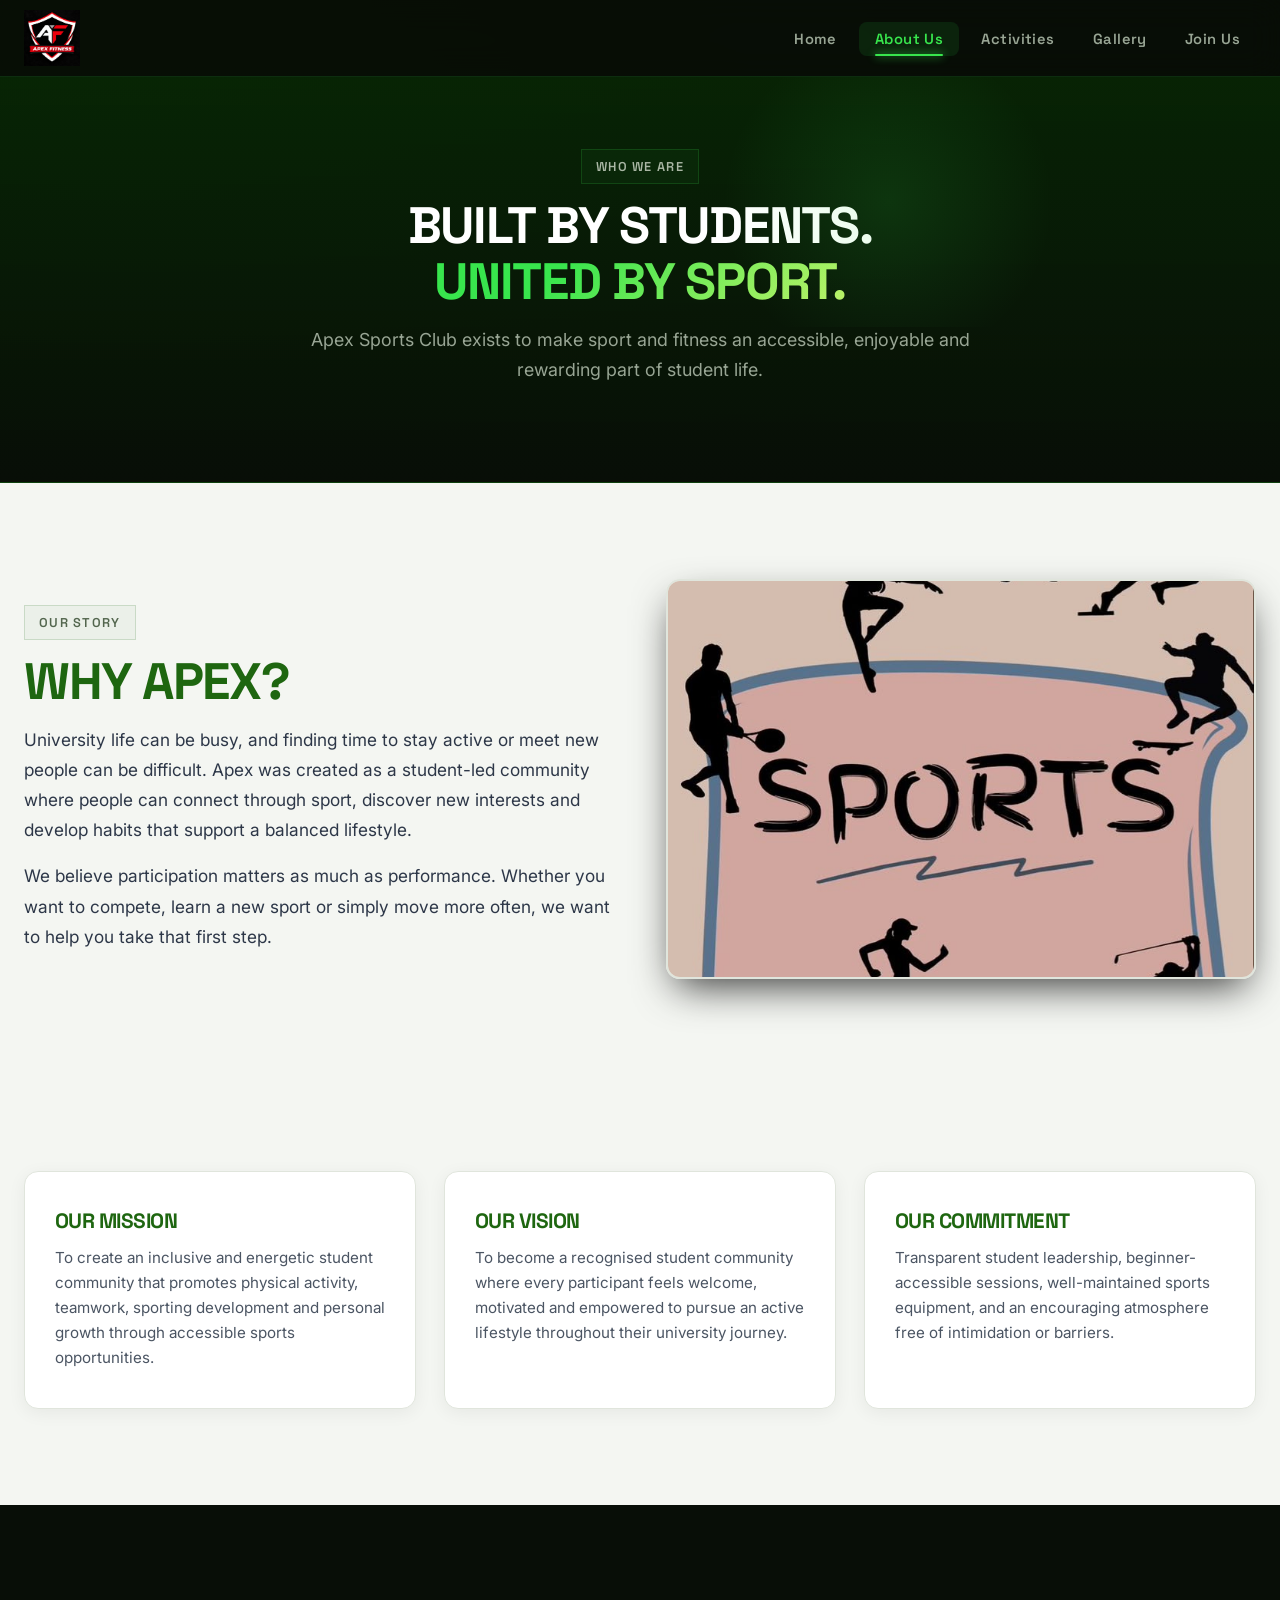
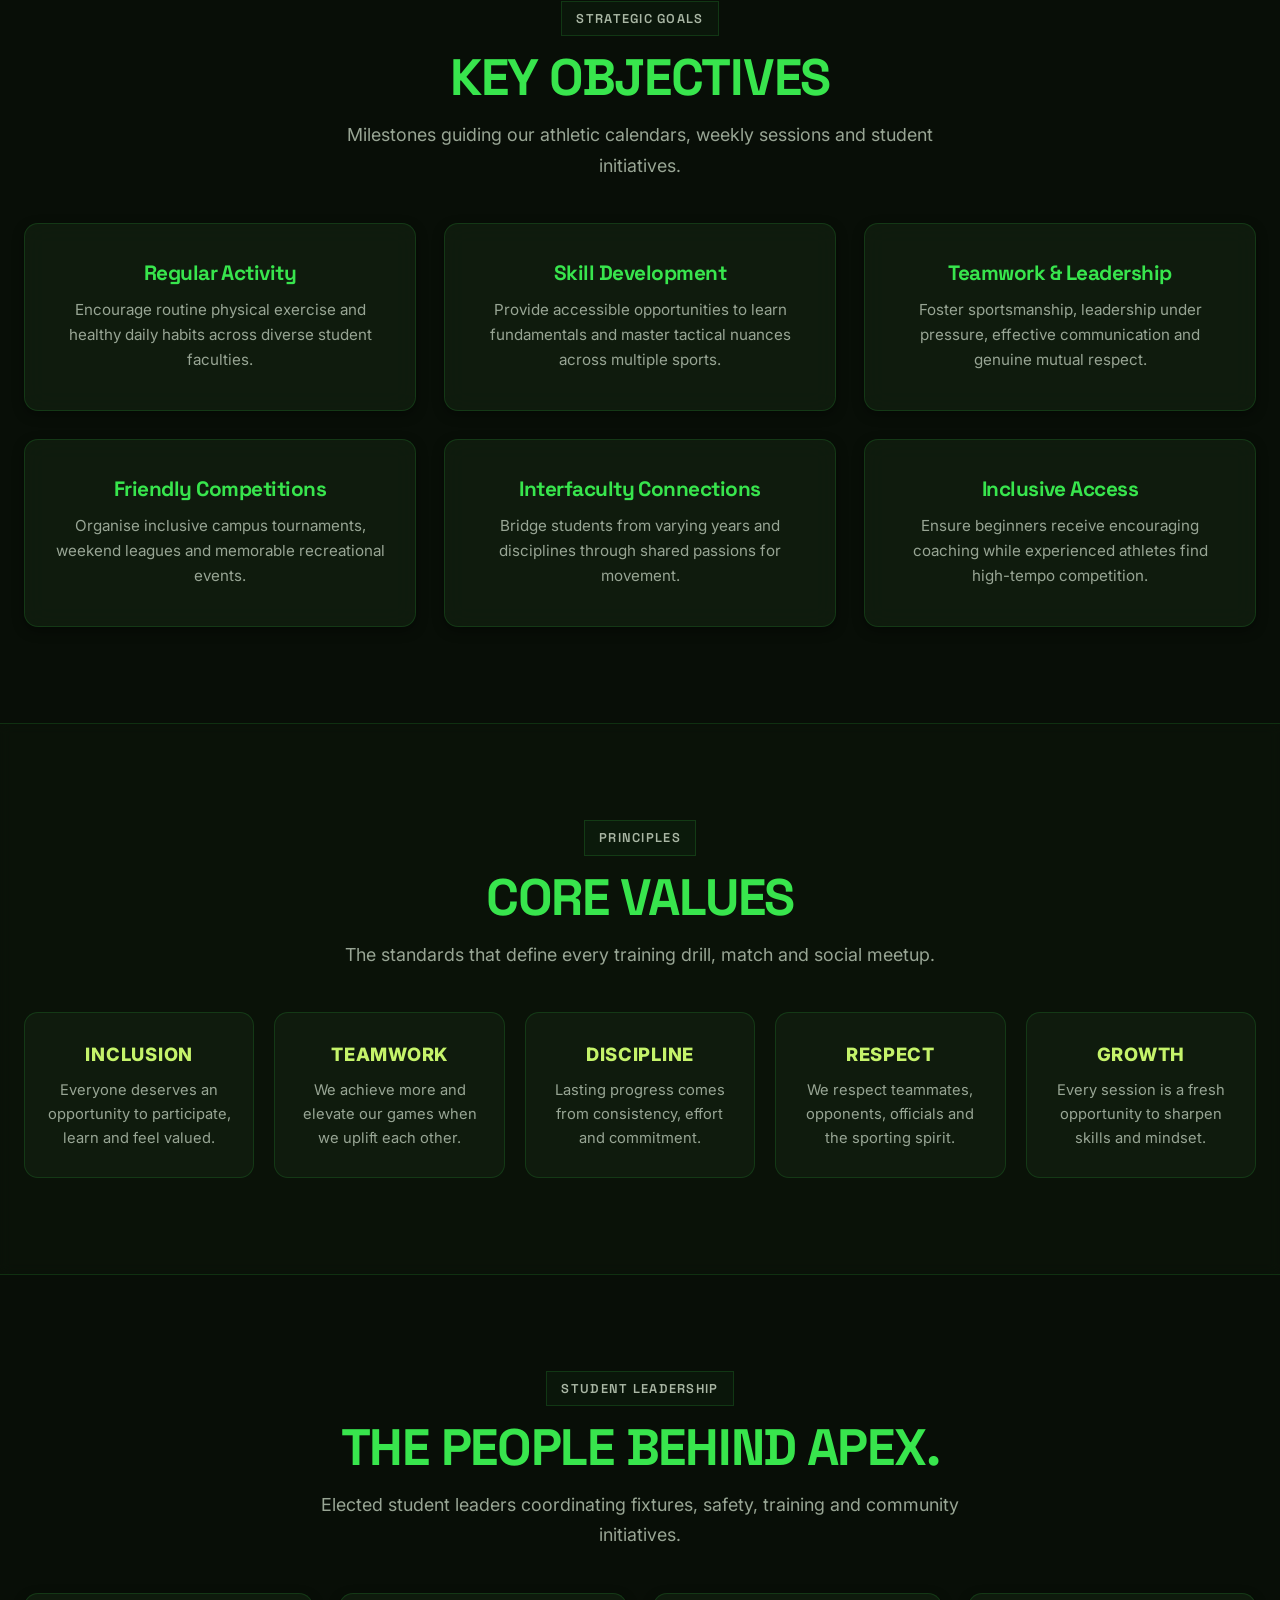
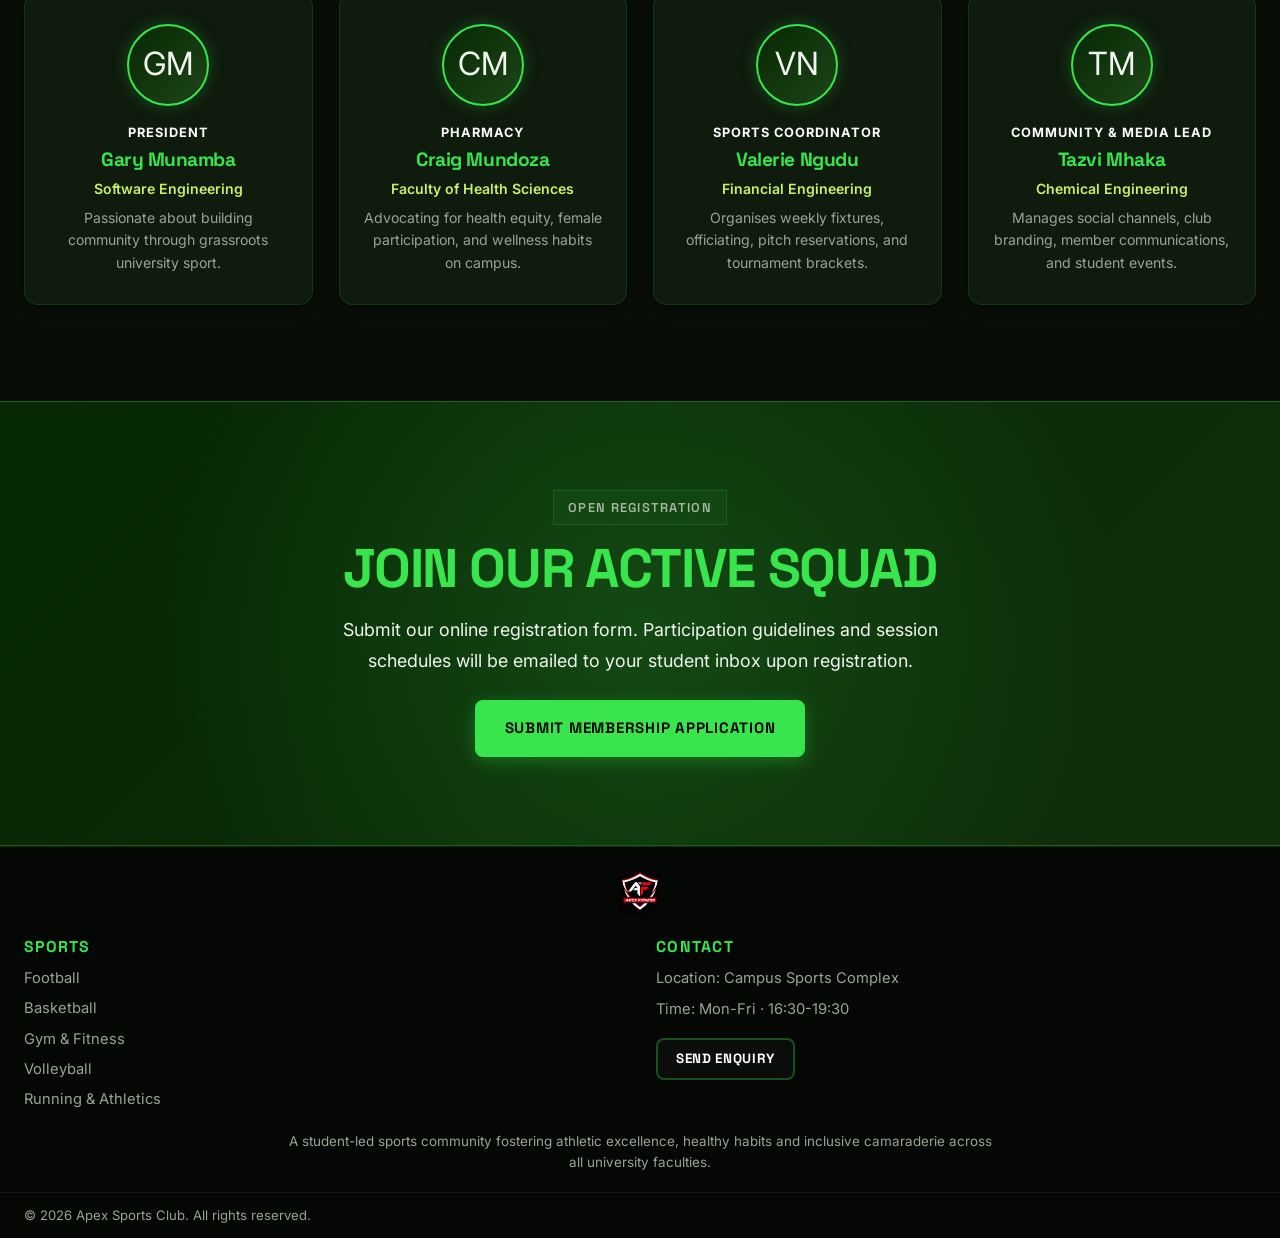
==== about.html @ d23ef432 "first commit" ====
<!DOCTYPE html>
<html lang="en">
<head>
  <meta charset="UTF-8" />
  <meta name="viewport" content="width=device-width, initial-scale=1.0" />
  <meta name="description" content="Learn about Apex Sports Club – our student-led mission, vision, core values, objectives and dedicated committee." />
  <title>About Us | Apex Sports Club</title>
  <link rel="stylesheet" href="style.css" />
  <link rel="preconnect" href="https://fonts.googleapis.com" />
  <link rel="preconnect" href="https://fonts.gstatic.com" crossorigin />
  <link href="https://fonts.googleapis.com/css2?family=Inter:wght@300;400;500;600;700&family=Space+Grotesk:wght@500;700;800&display=swap" rel="stylesheet" />
  <link rel="icon" type="image/png" href="assets/Apex icon.png" />
</head>
<body>

  <a href="#main" class="skip-link">Skip to main content</a>

  <header class="site-header" id="site-header">
    <div class="header-inner">
      <a href="index.html" class="brand" aria-label="Apex Sports Club – home">
        <img class="brand-image" src="assets/Apex logo.png" alt="" />
      </a>
      <nav class="main-nav" id="main-nav" aria-label="Primary navigation">
        <ul>
          <li><a href="index.html" class="nav-link">Home</a></li>
          <li><a href="about.html" class="nav-link active">About Us</a></li>
          <li><a href="activities.html" class="nav-link">Activities</a></li>
          <li><a href="gallery.html" class="nav-link">Gallery</a></li>
          <li><a href="join.html" class="nav-link">Join Us</a></li>
        </ul>
      </nav>
      
    
    <div class="mobile-nav" id="mobile-nav" aria-hidden="true">
      <ul>
        <li><a href="index.html">Home</a></li>
        <li><a href="about.html">About Us</a></li>
        <li><a href="activities.html">Activities &amp; Events</a></li>
        <li><a href="gallery.html">Gallery</a></li>
        <li><a href="join.html">Join Us / Contact</a></li>
      </ul>
     
    </div>
  </header>

  <main id="main">

    <!-- PAGE HERO -->
    <section class="page-hero about-hero">
      <div class="container">
        <span class="eyebrow">Who We Are</span>
        <h1 class="section-title">BUILT BY STUDENTS.<br><span class="accent">UNITED BY SPORT.</span></h1>
        <p class="section-sub">Apex Sports Club exists to make sport and fitness an accessible, enjoyable and rewarding part of student life.</p>
      </div>
    </section>

    <!-- OUR STORY -->
    <section class="section bg-light" aria-labelledby="story-title">
      <div class="container about-split">
        <div class="about-text">
          <span class="eyebrow">Our Story</span>
          <h2 id="story-title" class="section-title dark">WHY APEX?</h2>
          <p>University life can be busy, and finding time to stay active or meet new people can be difficult. Apex was created as a student-led community where people can connect through sport, discover new interests and develop habits that support a balanced lifestyle.</p>
          <p class="mt-2">We believe participation matters as much as performance. Whether you want to compete, learn a new sport or simply move more often, we want to help you take that first step.</p>
        </div>
        <div class="about-image">
          <img src="assets/sports.jpeg" alt="Apex Sports Club community in action" />
        </div>
      </div>
    </section>

    <!-- MISSION / VISION / COMMITMENT -->
    <section class="section bg-light" aria-labelledby="mvn-title">
      <div class="container">
        <div class="card-grid-3">
          <article class="card card-light">
            <h3>OUR MISSION</h3>
            <p>To create an inclusive and energetic student community that promotes physical activity, teamwork, sporting development and personal growth through accessible sports opportunities.</p>
          </article>
          <article class="card card-light">
            <h3>OUR VISION</h3>
            <p>To become a recognised student community where every participant feels welcome, motivated and empowered to pursue an active lifestyle throughout their university journey.</p>
          </article>
          <article class="card card-light">
            <h3>OUR COMMITMENT</h3>
            <p>Transparent student leadership, beginner-accessible sessions, well-maintained sports equipment, and an encouraging atmosphere free of intimidation or barriers.</p>
          </article>
        </div>
      </div>
    </section>

    <!-- OBJECTIVES -->
    <section class="section bg-dark" aria-labelledby="obj-title">
      <div class="container text-center">
        <span class="eyebrow">Strategic Goals</span>
        <h2 id="obj-title" class="section-title">KEY OBJECTIVES</h2>
        <p class="section-sub">Milestones guiding our athletic calendars, weekly sessions and student initiatives.</p>
        <div class="card-grid-3">
          <article class="card"><h3>Regular Activity</h3><p>Encourage routine physical exercise and healthy daily habits across diverse student faculties.</p></article>
          <article class="card"><h3>Skill Development</h3><p>Provide accessible opportunities to learn fundamentals and master tactical nuances across multiple sports.</p></article>
          <article class="card"><h3>Teamwork &amp; Leadership</h3><p>Foster sportsmanship, leadership under pressure, effective communication and genuine mutual respect.</p></article>
          <article class="card"><h3>Friendly Competitions</h3><p>Organise inclusive campus tournaments, weekend leagues and memorable recreational events.</p></article>
          <article class="card"><h3>Interfaculty Connections</h3><p>Bridge students from varying years and disciplines through shared passions for movement.</p></article>
          <article class="card"><h3>Inclusive Access</h3><p>Ensure beginners receive encouraging coaching while experienced athletes find high-tempo competition.</p></article>
        </div>
      </div>
    </section>

    <!-- CORE VALUES -->
    <section class="section bg-alt" aria-labelledby="values-title">
      <div class="container text-center">
        <span class="eyebrow">Principles</span>
        <h2 id="values-title" class="section-title">CORE VALUES</h2>
        <p class="section-sub">The standards that define every training drill, match and social meetup.</p>
        <div class="values-grid">
          <div class="value-card"><div class="value-name">INCLUSION</div><p>Everyone deserves an opportunity to participate, learn and feel valued.</p></div>
          <div class="value-card"><div class="value-name">TEAMWORK</div><p>We achieve more and elevate our games when we uplift each other.</p></div>
          <div class="value-card"><div class="value-name">DISCIPLINE</div><p>Lasting progress comes from consistency, effort and commitment.</p></div>
          <div class="value-card"><div class="value-name">RESPECT</div><p>We respect teammates, opponents, officials and the sporting spirit.</p></div>
          <div class="value-card"><div class="value-name">GROWTH</div><p>Every session is a fresh opportunity to sharpen skills and mindset.</p></div>
        </div>
      </div>
    </section>

    <!-- COMMITTEE (JS-rendered) -->
    <section class="section bg-dark" aria-labelledby="committee-title">
      <div class="container text-center">
        <span class="eyebrow">Student Leadership</span>
        <h2 id="committee-title" class="section-title">THE PEOPLE BEHIND APEX.</h2>
        <p class="section-sub">Elected student leaders coordinating fixtures, safety, training and community initiatives.</p>
        <div class="committee-grid" id="committee-grid">
          <!-- rendered by main.js -->
        </div>
      </div>
    </section>

    <!-- MEMBERSHIP CTA -->
    <section class="cta-strip" aria-labelledby="about-cta">
      <div class="container text-center cta-inner">
        <span class="eyebrow">Open Registration</span>
        <h2 id="about-cta" class="cta-title">JOIN OUR ACTIVE SQUAD</h2>
        <p>Submit our online registration form. Participation guidelines and session schedules will be emailed to your student inbox upon registration.</p>
        <a href="join.html" class="btn btn-primary mt-3">Submit Membership Application</a>
      </div>
    </section>

  </main>

  <!-- ===== FOOTER ===== -->
  <footer class="site-footer">
    <div class="footer-grid container">
      <div class="footer-brand">
        <a href="index.html" class="brand footer-logo">
          <img class="brand-image" src="assets/Apex logo.png" alt="Apex Fitness logo" />
        </a>
      </div>

      <div>
        <h3 class="footer-heading">Sports</h3>
        <ul class="footer-nav">
          <li><a href="activities.html#football">Football</a></li>
          <li><a href="activities.html#basketball">Basketball</a></li>
          <li><a href="activities.html#fitness">Gym &amp; Fitness</a></li>
          <li><a href="activities.html#volleyball">Volleyball</a></li>
          <li><a href="activities.html#running">Running &amp; Athletics</a></li>
        </ul>
      </div>

      <div>
        <h3 class="footer-heading">Contact</h3>
        <ul class="footer-contact">
          <li>Location: Campus Sports Complex </li>
          <li>Time: Mon-Fri · 16:30-19:30</li>
        </ul>
        <a href="join.html" class="btn btn-outline btn-sm mt-2">Send Enquiry</a>
      </div>
    </div>

    <p class="footer-desc container">A student-led sports community fostering athletic excellence, healthy habits and inclusive camaraderie across all university faculties.</p>

    <div class="footer-bottom container">
      <span>&copy; <span id="year"></span> Apex Sports Club. All rights reserved.</span>
    </div>
  </footer>

  <script src="main.js" defer></script>
</body>
</html>
---- style.css ----
/* ============================================================
   APEX SPORTS CLUB — PREMIUM ATHLETIC STYLESHEET
   ISE 2102: Web Technologies  |  Color: #072804 + #38E54D + Glassmorphism
   ============================================================ */

/* ── Custom Properties & Design Tokens ─────────────────────── */
:root {
  /* Background Layers */
  --bg-darkest:    #040703;
  --bg-main:       #080e07;
  --bg-alt:        #0d170b;
  --bg-card:       rgba(18, 32, 16, 0.75);
  --bg-card-hov:   rgba(25, 45, 22, 0.9);
  --bg-glass:      rgba(13, 24, 11, 0.65);
  --bg-light:      #f4f6f2;
  --bg-card-light: #ffffff;

  /* Brand Greens */
  --green-deep:    #072804;
  --green-acc:     #38e54d;
  --green-soft:    #c5f36a;
  --green-glow:    rgba(56, 229, 77, 0.28);
  --green-subtle:  rgba(56, 229, 77, 0.1);

  /* Typography Colors */
  --text-white:    #ffffff;
  --text-light:    #f1f5ef;
  --text-muted:    #98a594;
  --text-dark:     #080c07;

  /* Borders & Dividers */
  --border:        rgba(56, 229, 77, 0.15);
  --border-acc:    rgba(56, 229, 77, 0.45);
  --border-light:  #e0e5dc;

  /* Status Colors */
  --error:         #ef4444;
  --success:       #10b981;
  --warning:       #f59e0b;

  /* Typography */
  --font-head:     'Space Grotesk', -apple-system, BlinkMacSystemFont, 'Segoe UI', sans-serif;
  --font-body:     'Inter', -apple-system, BlinkMacSystemFont, 'Segoe UI', sans-serif;

  /* Dimensions & Radius */
  --max-w:         1280px;
  --header-h:      76px;
  --radius-sm:     8px;
  --radius-md:     14px;
  --radius-lg:     24px;
  --radius-full:   9999px;

  /* Motion & Shadows */
  --ease:          0.25s cubic-bezier(0.4, 0, 0.2, 1);
  --ease-spring:   0.4s cubic-bezier(0.175, 0.885, 0.32, 1.275);
  --shadow-sm:     0 4px 12px rgba(0, 0, 0, 0.4);
  --shadow-lg:     0 16px 40px -10px rgba(0, 0, 0, 0.8);
  --glow-acc:      0 0 24px rgba(56, 229, 77, 0.25);
  --glow-lg:       0 0 40px rgba(56, 229, 77, 0.35);
}

/* ── Reset & Baseline ──────────────────────────────────────── */
*, *::before, *::after {
  box-sizing: border-box;
  margin: 0;
  padding: 0;
}

html {
  font-size: 16px;
  scroll-behavior: smooth;
  text-size-adjust: 100%;
}

body {
  font-family: var(--font-body);
  background-color: var(--bg-main);
  background-image: 
    radial-gradient(at 10% 20%, rgba(7, 40, 4, 0.45) 0px, transparent 50%),
    radial-gradient(at 90% 80%, rgba(56, 229, 77, 0.08) 0px, transparent 40%);
  background-attachment: fixed;
  color: var(--text-light);
  line-height: 1.65;
  overflow-x: hidden;
  min-height: 100vh;
  display: flex;
  flex-direction: column;
  -webkit-font-smoothing: antialiased;
}

img {
  max-width: 100%;
  height: auto;
  display: block;
  object-fit: cover;
}

a {
  color: inherit;
  text-decoration: none;
  transition: all var(--ease);
}

ul {
  list-style: none;
}

button, input, select, textarea {
  font-family: inherit;
  font-size: inherit;
}

/* ── Accessibility ─────────────────────────────────────────── */
.skip-link {
  position: absolute;
  top: -100px;
  left: 20px;
  z-index: 99999;
  background: var(--green-acc);
  color: var(--bg-darkest);
  padding: 12px 24px;
  font-weight: 700;
  border-radius: var(--radius-sm);
  transition: top var(--ease);
}
.skip-link:focus {
  top: 20px;
}

/* ── Layout Containers & Utilities ─────────────────────────── */
.container {
  width: 100%;
  max-width: var(--max-w);
  margin: 0 auto;
  padding: 0 24px;
}

.text-center { text-align: center; }
.mt-2 { margin-top: 16px; }
.mt-3 { margin-top: 24px; }
.mt-4 { margin-top: 36px; }
.mb-4 { margin-bottom: 36px; }

/* ── Typography System ─────────────────────────────────────── */
h1, h2, h3, h4, h5, h6 {
  font-family: var(--font-head);
  font-weight: 700;
  line-height: 1.1;
  letter-spacing: -0.025em;
  color: var(--green-acc);
}

.eyebrow {
  display: inline-flex;
  align-items: center;
  gap: 8px;
  font-family: var(--font-head);
  font-size: 0.8rem;
  font-weight: 600;
  letter-spacing: 0.1em;
  text-transform: uppercase;
  color: #aab7a5;
  background: rgba(56, 229, 77, 0.04);
  border: 1px solid rgba(56, 229, 77, 0.16);
  padding: 6px 14px;
  border-radius: 0;
  margin-bottom: 14px;
}

.section-title {
  font-size: clamp(2rem, 4vw, 3.2rem);
  text-transform: uppercase;
  margin-bottom: 14px;
}

.section-sub {
  font-size: 1.12rem;
  color: var(--text-muted);
  max-width: 660px;
  margin-bottom: 42px;
  line-height: 1.7;
}

.text-center .section-sub {
  margin-left: auto;
  margin-right: auto;
}

.accent {
  color: var(--green-acc);
  background: linear-gradient(135deg, var(--green-acc) 30%, var(--green-soft) 100%);
  -webkit-background-clip: text;
  -webkit-text-fill-color: transparent;
}

/* Light Sections */
.section-title.dark { color: #1e6610; }
.section-sub.dark   { color: #4b5563; }

.sample-notice {
  display: inline-block;
  color: var(--warning);
  font-size: 0.82rem;
  background: rgba(245, 158, 11, 0.1);
  border: 1px solid rgba(245, 158, 11, 0.25);
  padding: 4px 12px;
  border-radius: var(--radius-sm);
  margin-top: -24px;
  margin-bottom: 30px;
}

/* ── Modern Interactive Buttons ────────────────────────────── */
.btn {
  display: inline-flex;
  align-items: center;
  justify-content: center;
  gap: 10px;
  padding: 14px 28px;
  font-family: var(--font-head);
  font-weight: 700;
  font-size: 0.94rem;
  letter-spacing: 0.05em;
  text-transform: uppercase;
  border: 2px solid transparent;
  border-radius: var(--radius-sm);
  cursor: pointer;
  white-space: nowrap;
  position: relative;
  overflow: hidden;
  transition: all var(--ease-spring);
}

.btn:focus-visible {
  outline: 3px solid var(--green-acc);
  outline-offset: 4px;
}

.btn-primary {
  background: var(--green-acc);
  color: var(--bg-darkest);
  border-color: var(--green-acc);
  box-shadow: 0 4px 16px rgba(56, 229, 77, 0.3);
}

.btn-primary:hover {
  background: var(--green-soft);
  border-color: var(--green-soft);
  box-shadow: var(--glow-lg);
  transform: translateY(-3px) scale(1.02);
}

.btn-outline {
  background: rgba(255, 255, 255, 0.03);
  color: var(--text-white);
  border-color: rgba(56, 229, 77, 0.3);
  backdrop-filter: blur(8px);
}

.btn-outline:hover {
  border-color: var(--green-acc);
  color: var(--green-acc);
  background: rgba(56, 229, 77, 0.1);
  box-shadow: 0 4px 18px rgba(56, 229, 77, 0.18);
  transform: translateY(-3px);
}

.btn-sm {
  padding: 8px 18px;
  font-size: 0.84rem;
}

.btn-block {
  width: 100%;
}

/* ── Glassmorphic Header & Nav ─────────────────────────────── */
.site-header {
  position: sticky;
  top: 0;
  z-index: 1000;
  background: rgba(8, 14, 7, 0.85);
  backdrop-filter: blur(16px);
  -webkit-backdrop-filter: blur(16px);
  border-bottom: 1px solid var(--border);
  transition: background var(--ease);
}

.header-inner {
  max-width: var(--max-w);
  margin: 0 auto;
  padding: 0 24px;
  height: var(--header-h);
  display: flex;
  align-items: center;
  justify-content: space-between;
  gap: 24px;
}

/* Brand Logo */
.brand {
  display: flex;
  align-items: center;
  gap: 12px;
  text-decoration: none;
  flex-shrink: 0;
}

.brand-image {
  width: 56px;
  height: 56px;
  object-fit: contain;
  transition: transform var(--ease-spring);
}

.brand:hover .brand-image {
  transform: scale(1.04);
}

/* Desktop Navigation */
.main-nav ul {
  display: flex;
  align-items: center;
  gap: 6px;
}

.nav-link {
  font-family: var(--font-head);
  font-weight: 600;
  font-size: 0.92rem;
  letter-spacing: 0.03em;
  padding: 8px 16px;
  border-radius: var(--radius-sm);
  color: var(--text-muted);
  position: relative;
  transition: all var(--ease);
}

.nav-link:hover {
  color: var(--text-white);
  background: rgba(255, 255, 255, 0.05);
}

.nav-link.active {
  color: var(--green-acc);
  background: rgba(56, 229, 77, 0.1);
}

.nav-link.active::after {
  content: '';
  position: absolute;
  bottom: 0;
  left: 16px;
  right: 16px;
  height: 2px;
  background: var(--green-acc);
  box-shadow: 0 0 8px var(--green-acc);
  border-radius: 2px;
}

.header-actions {
  display: flex;
  align-items: center;
  gap: 14px;
}

/* Mobile Hamburger Button */
.burger {
  display: none;
  flex-direction: column;
  justify-content: space-around;
  width: 42px;
  height: 42px;
  padding: 9px;
  background: rgba(255, 255, 255, 0.03);
  border: 1px solid var(--border);
  border-radius: var(--radius-sm);
  cursor: pointer;
}

.burger span {
  display: block;
  width: 100%;
  height: 2px;
  background: var(--text-white);
  transition: all var(--ease);
  transform-origin: 1px;
}

.burger.open span:nth-child(1) { transform: rotate(45deg); }
.burger.open span:nth-child(2) { opacity: 0; transform: translateX(8px); }
.burger.open span:nth-child(3) { transform: rotate(-45deg); }

/* Mobile Menu Drawer */
.mobile-nav {
  display: none;
  background: rgba(4, 7, 3, 0.98);
  border-bottom: 1px solid var(--border);
  padding: 24px;
  backdrop-filter: blur(20px);
}

.mobile-nav.open {
  display: block;
}

.mobile-nav ul {
  display: flex;
  flex-direction: column;
  gap: 8px;
  margin-bottom: 20px;
}

.mobile-nav a {
  font-family: var(--font-head);
  font-weight: 700;
  font-size: 1.15rem;
  padding: 10px 14px;
  border-radius: var(--radius-sm);
  display: block;
}

.mobile-nav a:hover, .mobile-nav a.active {
  color: var(--green-acc);
  background: rgba(56, 229, 77, 0.1);
}

/* ── Hero Section (Home) ───────────────────────────────────── */
.hero {
  position: relative;
  min-height: calc(88vh - var(--header-h));
  display: flex;
  align-items: center;
  padding: 90px 0;
  overflow: hidden;
}

.hero-img {
  position: absolute;
  inset: 0;
  width: 100%;
  height: 100%;
  opacity: 0.28;
  filter: grayscale(20%) contrast(115%);
  z-index: 1;
  transform: scale(1.02);
  transition: transform 10s ease;
}

.hero:hover .hero-img {
  transform: scale(1.05);
}

.hero-overlay {
  position: absolute;
  inset: 0;
  z-index: 2;
  background: 
    linear-gradient(90deg, rgba(4, 7, 3, 0.96) 0%, rgba(7, 40, 4, 0.8) 50%, rgba(4, 7, 3, 0.94) 100%),
    radial-gradient(ellipse at 80% 50%, rgba(56, 229, 77, 0.15), transparent 70%);
}

.hero-content {
  position: relative;
  z-index: 3;
  max-width: 860px;
  margin-left: auto;
  margin-right: auto;
  text-align: center;
}

.hero-title {
  font-size: clamp(3rem, 6.5vw, 5.4rem);
  font-weight: 800;
  color: var(--text-white);
  text-transform: uppercase;
  letter-spacing: -0.03em;
  line-height: 0.95;
  margin-bottom: 24px;
  text-shadow: 0 4px 30px rgba(0, 0, 0, 0.9);
}

.hero-desc {
  font-size: clamp(1.05rem, 1.8vw, 1.35rem);
  color: var(--text-light);
  max-width: 660px;
  margin: 0 auto 36px;
  line-height: 1.7;
}

.btn-group {
  display: flex;
  flex-wrap: wrap;
  gap: 16px;
  margin-bottom: 34px;
}

.hero-badge {
  display: inline-flex;
  align-items: center;
  gap: 8px;
  padding: 8px 18px;
  background: rgba(255, 255, 255, 0.05);
  border: 1px solid var(--border);
  border-radius: var(--radius-full);
  font-size: 0.82rem;
  font-weight: 700;
  letter-spacing: 0.08em;
  color: var(--green-soft);
  text-transform: uppercase;
  backdrop-filter: blur(10px);
}

/* ── Page Hero (Inner Pages) ───────────────────────────────── */
.page-hero {
  padding: 72px 0 54px;
  background: linear-gradient(180deg, rgba(7, 40, 4, 0.8) 0%, var(--bg-main) 100%);
  border-bottom: 1px solid var(--border);
  position: relative;
  overflow: hidden;
}

.about-hero .container {
  text-align: center;
}

.activities-hero .container {
  text-align: center;
}

.activities-hero .section-title {
  color: var(--text-white);
}

.activities-hero .section-sub {
  margin-left: auto;
  margin-right: auto;
}

.about-hero .section-title {
  color: var(--text-white);
}

.about-hero .section-sub {
  margin-left: auto;
  margin-right: auto;
}

.gallery-hero .container {
  text-align: center;
}

.gallery-hero .section-title {
  color: var(--text-white);
}

.gallery-hero .section-sub {
  margin-left: auto;
  margin-right: auto;
}

.join-hero .container {
  text-align: center;
}

.join-hero .section-title {
  color: var(--text-white);
}

.join-hero .hero-line {
  color: var(--text-white);
}

.join-hero .section-sub {
  margin-left: auto;
  margin-right: auto;
  color: rgba(255, 255, 255, 0.86);
}

.join-hero .accent {
  color: var(--green-acc);
  background: linear-gradient(135deg, var(--green-acc) 30%, var(--green-soft) 100%);
  -webkit-background-clip: text;
  -webkit-text-fill-color: transparent;
}

.page-hero::after {
  content: '';
  position: absolute;
  top: 0;
  right: 15%;
  width: 400px;
  height: 250px;
  background: radial-gradient(circle, rgba(56, 229, 77, 0.12), transparent 70%);
  pointer-events: none;
}

/* ── Content Sections ──────────────────────────────────────── */
.section {
  padding: 96px 0;
}

.bg-dark {
  background: transparent;
}

.bg-alt {
  background: rgba(13, 23, 11, 0.5);
  border-top: 1px solid var(--border);
  border-bottom: 1px solid var(--border);
  backdrop-filter: blur(6px);
}

.bg-light {
  background: var(--bg-light);
  color: var(--text-dark);
}

.bg-light h2, .bg-light h3, .bg-light h4 {
  color: #1e6610;
}

.bg-light p {
  color: #374151;
}

.bg-light .eyebrow {
  color: #53664e;
  background: rgba(30, 102, 16, 0.04);
  border-color: rgba(30, 102, 16, 0.16);
}

/* ── Card Systems (Glassmorphic) ───────────────────────────── */
.card-grid-3 {
  display: grid;
  grid-template-columns: repeat(auto-fit, minmax(300px, 1fr));
  gap: 28px;
}

.card {
  background: var(--bg-card);
  backdrop-filter: blur(12px);
  -webkit-backdrop-filter: blur(12px);
  border: 1px solid var(--border);
  border-radius: var(--radius-md);
  padding: 38px 30px;
  transition: all var(--ease-spring);
  position: relative;
  overflow: hidden;
  box-shadow: var(--shadow-sm);
}

.card::before {
  content: '';
  position: absolute;
  top: 0;
  left: 0;
  width: 100%;
  height: 3px;
  background: linear-gradient(90deg, var(--green-acc), var(--green-soft));
  opacity: 0;
  transition: opacity var(--ease);
}

.card:hover {
  transform: translateY(-8px);
  background: var(--bg-card-hov);
  border-color: var(--border-acc);
  box-shadow: var(--shadow-lg), var(--glow-acc);
}

.card:hover::before {
  opacity: 1;
}

.card-icon {
  width: 58px;
  height: 58px;
  background: var(--green-subtle);
  border: 1px solid rgba(56, 229, 77, 0.3);
  border-radius: var(--radius-sm);
  display: flex;
  align-items: center;
  justify-content: center;
  font-size: 1.6rem;
  margin-bottom: 22px;
  transition: transform var(--ease-spring);
}

.card:hover .card-icon {
  transform: scale(1.1) rotate(5deg);
  background: rgba(56, 229, 77, 0.2);
}

.card h3 {
  font-size: 1.3rem;
  margin-bottom: 12px;
}

.card p {
  color: var(--text-muted);
  font-size: 0.95rem;
  line-height: 1.65;
}

.card-light {
  background: var(--bg-card-light);
  border-color: var(--border-light);
  box-shadow: 0 4px 18px rgba(0, 0, 0, 0.06);
}

.card-light:hover {
  border-color: #1e6610;
  box-shadow: 0 10px 25px rgba(0, 0, 0, 0.12);
}

.card-light h3 { color: #1e6610; }
.card-light p  { color: #4b5563; }

/* ── Sports Interactive Cards ──────────────────────────────── */
.sports-grid {
  display: grid;
  grid-template-columns: repeat(auto-fit, minmax(320px, 1fr));
  gap: 28px;
  text-align: left;
}

.sport-card {
  background: var(--bg-card);
  backdrop-filter: blur(10px);
  border: 1px solid var(--border);
  border-radius: var(--radius-md);
  overflow: hidden;
  display: flex;
  flex-direction: column;
  transition: all var(--ease-spring);
  box-shadow: var(--shadow-sm);
}

.sport-card:hover {
  transform: translateY(-8px);
  border-color: var(--green-acc);
  box-shadow: var(--shadow-lg), var(--glow-acc);
}

.sport-card-img {
  position: relative;
  height: 220px;
  overflow: hidden;
}

.sport-card-img img {
  width: 100%;
  height: 100%;
  transition: transform 0.6s var(--ease);
}

.sport-card:hover .sport-card-img img {
  transform: scale(1.08);
}

.sport-badge {
  position: absolute;
  top: 14px;
  right: 14px;
  background: rgba(4, 7, 3, 0.85);
  backdrop-filter: blur(8px);
  border: 1px solid var(--border);
  color: var(--green-soft);
  font-size: 0.74rem;
  font-weight: 700;
  text-transform: uppercase;
  letter-spacing: 0.06em;
  padding: 5px 12px;
  border-radius: var(--radius-full);
}

.sport-body {
  padding: 26px;
  display: flex;
  flex-direction: column;
  flex: 1;
}

.sport-head {
  display: flex;
  align-items: center;
  gap: 10px;
  margin-bottom: 8px;
}

.sport-body h3 { font-size: 1.25rem; }

.sport-tagline {
  font-size: 0.85rem;
  font-weight: 600;
  color: var(--green-acc);
  margin-bottom: 12px;
}

.sport-body p {
  color: var(--text-muted);
  font-size: 0.92rem;
  margin-bottom: 22px;
  flex: 1;
  line-height: 1.6;
}

.sport-link {
  display: inline-flex;
  align-items: center;
  gap: 8px;
  font-family: var(--font-head);
  font-weight: 700;
  font-size: 0.88rem;
  text-transform: uppercase;
  letter-spacing: 0.05em;
  color: var(--text-white);
  transition: all var(--ease);
}

.sport-link:hover {
  color: var(--green-acc);
  gap: 12px;
}

/* ── Event Fixture Cards ───────────────────────────────────── */
.events-grid {
  display: grid;
  grid-template-columns: repeat(auto-fit, minmax(320px, 1fr));
  gap: 24px;
  text-align: left;
}

.event-card {
  background: var(--bg-card);
  backdrop-filter: blur(10px);
  border: 1px solid var(--border);
  border-radius: var(--radius-md);
  padding: 28px;
  display: flex;
  flex-direction: column;
  transition: all var(--ease-spring);
  box-shadow: var(--shadow-sm);
}

.event-card:hover {
  border-color: var(--border-acc);
  background: var(--bg-card-hov);
  transform: translateY(-6px);
  box-shadow: var(--shadow-lg);
}

.event-top {
  display: flex;
  justify-content: space-between;
  align-items: center;
  margin-bottom: 14px;
}

.event-badge {
  background: rgba(56, 229, 77, 0.12);
  color: var(--green-acc);
  font-size: 0.74rem;
  font-weight: 700;
  text-transform: uppercase;
  letter-spacing: 0.06em;
  padding: 4px 11px;
  border-radius: var(--radius-sm);
  border: 1px solid rgba(56, 229, 77, 0.25);
}

.event-card h3 {
  font-size: 1.25rem;
  margin-bottom: 12px;
}

.event-meta {
  display: flex;
  flex-direction: column;
  gap: 6px;
  margin-bottom: 16px;
  font-size: 0.88rem;
  color: var(--text-muted);
}

.event-meta li {
  display: flex;
  align-items: flex-start;
  gap: 8px;
}

.event-meta li strong {
  flex: 0 0 auto;
  color: var(--text-light);
}

.event-desc {
  font-size: 0.92rem;
  color: var(--text-muted);
  margin-bottom: 24px;
  flex: 1;
  line-height: 1.6;
}

/* ── Interactive Category Filter Bar ───────────────────────── */
.filter-bar {
  display: flex;
  flex-wrap: wrap;
  justify-content: center;
  gap: 10px;
  margin-bottom: 40px;
}

.filter-btn {
  background: var(--bg-card);
  backdrop-filter: blur(8px);
  border: 1px solid var(--border);
  color: var(--text-muted);
  font-family: var(--font-head);
  font-weight: 700;
  font-size: 0.84rem;
  letter-spacing: 0.05em;
  text-transform: uppercase;
  padding: 8px 20px;
  border-radius: var(--radius-full);
  cursor: pointer;
  transition: all var(--ease);
}

.filter-btn:hover {
  color: var(--text-white);
  border-color: var(--green-acc);
  transform: translateY(-2px);
}

.filter-btn.active {
  background: var(--green-acc);
  color: var(--bg-darkest);
  border-color: var(--green-acc);
  box-shadow: 0 4px 14px rgba(56, 229, 77, 0.35);
}

/* ── Empty State ───────────────────────────────────────────── */
.empty-state {
  padding: 60px 24px;
  text-align: center;
  background: var(--bg-card);
  border: 1px dashed var(--border);
  border-radius: var(--radius-md);
}

.empty-state h3 {
  margin-bottom: 10px;
  font-size: 1.3rem;
}

/* ── Values Grid (About Page) ──────────────────────────────── */
.values-grid {
  display: grid;
  grid-template-columns: repeat(auto-fit, minmax(210px, 1fr));
  gap: 20px;
}

.value-card {
  background: var(--bg-card);
  border: 1px solid var(--border);
  border-radius: var(--radius-md);
  padding: 26px 20px;
  text-align: center;
  transition: transform var(--ease-spring), border-color var(--ease);
}

.value-card:hover {
  transform: translateY(-6px);
  border-color: var(--green-acc);
  box-shadow: var(--shadow-sm);
}

.value-name {
  font-size: 1.15rem;
  font-weight: 800;
  color: var(--green-soft);
  margin-bottom: 8px;
  text-transform: uppercase;
  letter-spacing: 0.04em;
}

.value-card p {
  color: var(--text-muted);
  font-size: 0.92rem;
}

/* ── Student Committee Grid ────────────────────────────────── */
.committee-grid {
  display: grid;
  grid-template-columns: repeat(auto-fit, minmax(250px, 1fr));
  gap: 26px;
  text-align: center;
}

.committee-card {
  background: var(--bg-card);
  backdrop-filter: blur(10px);
  border: 1px solid var(--border);
  border-radius: var(--radius-md);
  padding: 30px 24px;
  transition: all var(--ease-spring);
  box-shadow: var(--shadow-sm);
}

.committee-card:hover {
  transform: translateY(-8px);
  border-color: var(--green-acc);
  box-shadow: var(--shadow-lg), var(--glow-acc);
}

.committee-avatar {
  width: 82px;
  height: 82px;
  border-radius: var(--radius-full);
  background: linear-gradient(135deg, var(--green-deep), #1e4518);
  border: 2px solid var(--green-acc);
  margin: 0 auto 16px;
  display: flex;
  align-items: center;
  justify-content: center;
  font-size: 2rem;
  box-shadow: 0 0 16px rgba(56, 229, 77, 0.25);
  transition: transform var(--ease-spring);
}

.committee-card:hover .committee-avatar {
  transform: scale(1.1);
}

.committee-role {
  font-size: 0.8rem;
  font-weight: 700;
  color: var(--text-white);
  text-transform: uppercase;
  letter-spacing: 0.08em;
  margin-bottom: 6px;
}

.committee-card h3 {
  font-size: 1.2rem;
  margin-bottom: 8px;
}

.committee-card p {
  font-size: 0.88rem;
  color: var(--text-muted);
  line-height: 1.6;
}

/* ── About Split Layout ────────────────────────────────────── */
.about-split {
  display: grid;
  grid-template-columns: 1fr 1fr;
  gap: 52px;
  align-items: center;
}

.about-image img {
  border-radius: var(--radius-md);
  border: 2px solid var(--border-light);
  box-shadow: var(--shadow-lg);
  height: 400px;
  width: 100%;
}

.about-text p {
  font-size: 1.08rem;
  line-height: 1.75;
  color: #2d3748;
}

/* ── Weekly Training Schedule Table ────────────────────────── */
.table-wrap {
  overflow-x: auto;
  background: var(--bg-card);
  backdrop-filter: blur(12px);
  border: 1px solid var(--border);
  border-radius: var(--radius-md);
  box-shadow: var(--shadow-sm);
}

.schedule-table {
  width: 100%;
  border-collapse: collapse;
  font-size: 0.94rem;
  text-align: left;
}

.schedule-table caption {
  padding: 18px 22px;
  font-family: var(--font-head);
  font-weight: 700;
  font-size: 1.1rem;
  text-transform: uppercase;
  color: var(--green-acc);
  background: rgba(13, 23, 11, 0.8);
  border-bottom: 1px solid var(--border);
  text-align: left;
}

.schedule-table th, .schedule-table td {
  padding: 15px 20px;
  border-bottom: 1px solid var(--border);
}

.schedule-table th {
  background: rgba(56, 229, 77, 0.12);
  font-family: var(--font-head);
  font-weight: 700;
  color: var(--green-soft);
  letter-spacing: 0.05em;
  text-transform: uppercase;
  font-size: 0.82rem;
}

.schedule-table tr:hover td {
  background: rgba(56, 229, 77, 0.06);
}

/* ── Photo Gallery Grid ────────────────────────────────────── */
.gallery-grid {
  display: grid;
  grid-template-columns: repeat(auto-fill, minmax(290px, 1fr));
  gap: 20px;
  text-align: left;
}

.gallery-item {
  position: relative;
  border-radius: var(--radius-md);
  overflow: hidden;
  height: 260px;
  background: var(--bg-card);
  border: 1px solid var(--border);
  cursor: pointer;
  transition: all var(--ease-spring);
  box-shadow: var(--shadow-sm);
}

.gallery-item:hover {
  transform: scale(1.03);
  border-color: var(--green-acc);
  box-shadow: var(--shadow-lg), var(--glow-acc);
}

.gallery-item img {
  width: 100%;
  height: 100%;
  transition: transform 0.6s var(--ease);
}

.gallery-item:hover img {
  transform: scale(1.1);
}

.gallery-overlay {
  position: absolute;
  inset: 0;
  background: linear-gradient(180deg, transparent 35%, rgba(4, 7, 3, 0.95) 100%);
  display: flex;
  flex-direction: column;
  justify-content: flex-end;
  padding: 20px;
  opacity: 0;
  transition: opacity var(--ease);
}

.gallery-item:hover .gallery-overlay,
.gallery-item:focus-within .gallery-overlay {
  opacity: 1;
}

.gallery-cat {
  font-size: 0.74rem;
  font-weight: 700;
  color: var(--green-acc);
  text-transform: uppercase;
  letter-spacing: 0.05em;
}

.gallery-name {
  font-family: var(--font-head);
  font-weight: 700;
  font-size: 1.05rem;
  color: var(--text-white);
  margin-top: 4px;
}

/* ── Lightbox Modal ────────────────────────────────────────── */
.lightbox {
  position: fixed;
  inset: 0;
  z-index: 9999;
  background: rgba(4, 7, 3, 0.96);
  backdrop-filter: blur(16px);
  display: flex;
  align-items: center;
  justify-content: center;
  padding: 24px;
}

.lightbox-inner {
  position: relative;
  max-width: 960px;
  width: 100%;
  display: flex;
  flex-direction: column;
  align-items: center;
}

.lightbox-close {
  position: absolute;
  top: -48px;
  right: 0;
  background: rgba(255, 255, 255, 0.1);
  border: 1px solid var(--border);
  color: var(--text-white);
  font-size: 1.6rem;
  width: 40px;
  height: 40px;
  border-radius: var(--radius-full);
  display: flex;
  align-items: center;
  justify-content: center;
  cursor: pointer;
  transition: all var(--ease);
}

.lightbox-close:hover {
  background: var(--green-acc);
  color: var(--bg-darkest);
}

.lb-img-wrap {
  max-height: 68vh;
  overflow: hidden;
  border-radius: var(--radius-md);
  border: 1px solid var(--border);
  box-shadow: 0 24px 50px rgba(0, 0, 0, 0.9);
}

.lb-img-wrap img {
  max-height: 68vh;
  width: auto;
  max-width: 100%;
  object-fit: contain;
}

.lb-caption {
  margin-top: 16px;
  text-align: center;
}

.lb-title {
  font-size: 1.25rem;
  color: var(--green-acc);
  margin-bottom: 4px;
}

.lb-cat {
  font-size: 0.8rem;
  color: var(--green-acc);
  text-transform: uppercase;
  font-weight: 700;
}

.lb-desc {
  color: var(--text-muted);
  font-size: 0.94rem;
  margin-top: 6px;
}

.lightbox-nav {
  position: absolute;
  top: 50%;
  transform: translateY(-50%);
  background: rgba(7, 40, 4, 0.85);
  border: 1px solid var(--border);
  color: var(--text-white);
  width: 48px;
  height: 48px;
  border-radius: var(--radius-full);
  display: flex;
  align-items: center;
  justify-content: center;
  cursor: pointer;
  font-size: 1.6rem;
  font-weight: 700;
  transition: all var(--ease);
}

.lightbox-nav:hover {
  background: var(--green-acc);
  color: var(--bg-darkest);
  border-color: var(--green-acc);
}

.lb-prev { left: -60px; }
.lb-next { right: -60px; }

/* ── Full Banner CTA Strip ─────────────────────────────────── */
.cta-strip {
  background: linear-gradient(135deg, var(--green-deep) 0%, #102e0c 100%);
  border-top: 1px solid rgba(56, 229, 77, 0.3);
  border-bottom: 1px solid rgba(56, 229, 77, 0.3);
  padding: 88px 0;
  position: relative;
  overflow: hidden;
}

.cta-strip::before {
  content: '';
  position: absolute;
  inset: 0;
  background: radial-gradient(circle at center, rgba(56, 229, 77, 0.16), transparent 70%);
}

.cta-inner {
  position: relative;
  z-index: 2;
  max-width: 720px;
  margin: 0 auto;
}

.cta-title {
  font-size: clamp(2.2rem, 4.5vw, 3.4rem);
  text-transform: uppercase;
  margin-bottom: 16px;
}

.cta-strip p {
  color: var(--text-light);
  font-size: 1.12rem;
  line-height: 1.7;
}

/* ── Membership Form & Layout (Join Page) ──────────────────── */
.join-layout {
  display: grid;
  grid-template-columns: minmax(0, 1fr);
  gap: 40px;
  max-width: 760px;
}

#form-heading {
  text-align: center;
}

.form-card {
  background: var(--bg-card);
  backdrop-filter: blur(14px);
  border: 1px solid var(--border);
  border-radius: var(--radius-lg);
  padding: 42px;
  box-shadow: var(--shadow-lg);
}

.form-alert {
  background: rgba(239, 68, 68, 0.1);
  border: 1px solid var(--error);
  border-radius: var(--radius-sm);
  padding: 16px 18px;
  margin-bottom: 24px;
  color: #fca5a5;
}

.form-alert strong {
  color: var(--error);
  display: block;
  margin-bottom: 6px;
}

.form-alert ul {
  margin-left: 20px;
  font-size: 0.9rem;
}

.form-grid {
  display: grid;
  grid-template-columns: minmax(0, 1fr);
  gap: 20px;
}

.form-group {
  display: flex;
  flex-direction: column;
  gap: 7px;
}

.form-full {
  grid-column: 1 / -1;
}

.form-label {
  font-family: var(--font-head);
  font-weight: 600;
  font-size: 0.88rem;
  color: var(--text-light);
}

.req { color: var(--green-acc); }
.opt { color: var(--text-muted); font-size: 0.78rem; font-weight: 400; }

.form-control {
  width: 100%;
  padding: 13px 16px;
  background: rgba(4, 7, 3, 0.75);
  border: 1px solid var(--border);
  border-radius: var(--radius-sm);
  color: var(--text-white);
  transition: all var(--ease);
}

.form-control:focus {
  outline: none;
  border-color: var(--green-acc);
  box-shadow: 0 0 14px rgba(56, 229, 77, 0.25);
  background: rgba(4, 7, 3, 0.95);
}

.form-control.invalid {
  border-color: var(--error);
  background: rgba(239, 68, 68, 0.06);
}

.field-err {
  font-size: 0.8rem;
  color: var(--error);
  display: none;
}

.field-err.show {
  display: block;
}

.radio-group {
  display: flex;
  flex-direction: column;
  align-items: flex-start;
  gap: 10px;
  margin-top: 6px;
}

.radio-label {
  display: flex;
  align-items: center;
  gap: 8px;
  cursor: pointer;
  font-size: 0.92rem;
}

.radio-label input {
  accent-color: var(--green-acc);
}

.checkbox-label {
  display: flex;
  align-items: flex-start;
  gap: 12px;
  cursor: pointer;
  font-size: 0.88rem;
  color: var(--text-muted);
}

.checkbox-label input {
  margin-top: 4px;
  accent-color: var(--green-acc);
  width: 17px;
  height: 17px;
}

.join-sidebar {
  display: grid;
  grid-template-columns: repeat(2, minmax(0, 1fr));
  gap: 24px;
}

.info-card {
  background: var(--bg-card);
  backdrop-filter: blur(12px);
  border: 1px solid var(--border);
  border-radius: var(--radius-md);
  padding: 30px;
  box-shadow: var(--shadow-sm);
}

.info-card h3 {
  font-size: 1.25rem;
  margin-bottom: 12px;
}

.benefit-list {
  display: flex;
  flex-direction: column;
  gap: 15px;
  margin-top: 16px;
}

.benefit-list li {
  display: flex;
  align-items: flex-start;
  gap: 12px;
  font-size: 0.92rem;
}

.tick {
  width: 14px;
  height: 8px;
  flex: 0 0 14px;
  border-left: 2px solid var(--green-acc);
  border-bottom: 2px solid var(--green-acc);
  transform: rotate(-45deg);
  margin: 3px 2px 0 0;
}

/* ── Footer ────────────────────────────────────────────────── */
.site-footer {
  background: var(--bg-darkest);
  border-top: 1px solid var(--border);
  font-size: 0.92rem;
  margin-top: auto;
}

.footer-grid {
  padding: 24px 24px 20px;
  display: grid;
  grid-template-columns: repeat(2, minmax(0, 1fr));
  gap: 24px 32px;
}

.footer-brand {
  grid-column: 1 / -1;
  display: flex;
  flex-direction: column;
  align-items: center;
  gap: 4px;
  text-align: center;
}

.footer-logo {
  width: fit-content;
  margin-bottom: 2px;
}

.footer-logo .brand-image {
  width: 42px;
  height: 42px;
}

.footer-tagline,
.footer-slogan {
  text-align: center;
}

.footer-tagline {
  font-size: 0.88rem;
  color: var(--text-white);
  font-weight: 600;
}

.footer-slogan {
  font-family: var(--font-head);
  font-weight: 800;
  font-size: 1rem;
  color: var(--text-white);
  letter-spacing: 0.08em;
}

.footer-desc {
  max-width: 760px;
  margin: 0 auto;
  padding-bottom: 20px;
  text-align: center;
  font-size: 0.84rem;
  line-height: 1.5;
  color: var(--text-muted);
}

.footer-heading {
  font-family: var(--font-head);
  font-size: 0.98rem;
  font-weight: 700;
  text-transform: uppercase;
  letter-spacing: 0.08em;
  color: var(--green-acc);
  margin-bottom: 10px;
}

.footer-nav {
  display: flex;
  flex-direction: column;
  gap: 6px;
  color: var(--text-muted);
}

.footer-nav a:hover {
  color: var(--green-acc);
  transform: translateX(4px);
}

.footer-contact {
  display: flex;
  flex-direction: column;
  gap: 7px;
}

.footer-contact li {
  display: flex;
  align-items: flex-start;
  gap: 10px;
  color: var(--text-muted);
}

.footer-bottom {
  border-top: 1px solid rgba(255, 255, 255, 0.05);
  padding: 12px 24px;
  display: flex;
  justify-content: space-between;
  align-items: center;
  flex-wrap: wrap;
  gap: 14px;
  font-size: 0.82rem;
  color: var(--text-muted);
}

.footer-note {
  color: var(--green-soft);
}

/* ── Form Processor Receipt Screen (process.php) ───────────── */
.confirm-wrap {
  min-height: 72vh;
  display: flex;
  align-items: center;
  justify-content: center;
  padding: 88px 24px;
}

.confirm-card {
  background: var(--bg-card);
  backdrop-filter: blur(16px);
  border: 1px solid var(--border);
  border-radius: var(--radius-lg);
  padding: 54px 40px;
  text-align: center;
  max-width: 760px;
  width: 100%;
  box-shadow: var(--shadow-lg);
}

.confirm-card.success {
  border-color: var(--green-acc);
  box-shadow: var(--shadow-lg), var(--glow-acc);
}

.confirm-card.error {
  border-color: var(--error);
}

.confirm-icon {
  font-size: 3.8rem;
  margin-bottom: 16px;
}

.confirm-badge {
  display: inline-block;
  background: rgba(56, 229, 77, 0.1);
  border: 1px solid rgba(56, 229, 77, 0.3);
  border-radius: var(--radius-sm);
  padding: 12px 20px;
  margin-bottom: 28px;
  font-size: 0.9rem;
  color: var(--green-soft);
  line-height: 1.5;
}

.confirm-table {
  width: 100%;
  border-collapse: collapse;
  font-size: 0.92rem;
  margin: 24px 0 32px;
  text-align: left;
  background: rgba(4, 7, 3, 0.6);
  border: 1px solid var(--border);
  border-radius: var(--radius-sm);
  overflow: hidden;
}

.confirm-table td {
  padding: 10px 16px;
  border-bottom: 1px solid var(--border);
}

.confirm-table td:first-child {
  color: var(--text-muted);
  width: 38%;
}

.confirm-table td:last-child {
  color: var(--text-white);
}

.confirm-actions {
  display: flex;
  gap: 16px;
  justify-content: center;
  flex-wrap: wrap;
}

/* ── Responsive Queries ────────────────────────────────────── */
@media (max-width: 1024px) {
  .footer-grid   { grid-template-columns: 1fr 1fr; }
  .join-layout   { grid-template-columns: 1fr; }
  .lb-prev { left: -14px; }
  .lb-next { right: -14px; }
}

@media (max-width: 768px) {
  .main-nav, .header-actions .btn { display: none; }
  .burger { display: flex; }
  .about-split   { grid-template-columns: 1fr; }
  .form-grid     { grid-template-columns: 1fr; }
  .footer-grid   { grid-template-columns: 1fr; }
  .footer-bottom { flex-direction: column; text-align: center; }
  .hero { min-height: auto; padding: 60px 0; }
  .hero-title { font-size: clamp(2.4rem, 8vw, 3.6rem); }
  .join-sidebar { grid-template-columns: 1fr; }
}

@media (max-width: 480px) {
  .card-grid-3, .sports-grid, .events-grid, .gallery-grid { grid-template-columns: 1fr; }
  .committee-grid, .values-grid { grid-template-columns: 1fr; }
}

/* ── Accessibility: Reduced Motion ─────────────────────────── */
@media (prefers-reduced-motion: reduce) {
  *, *::before, *::after {
    animation-duration: 0.01ms !important;
    transition-duration: 0.01ms !important;
    scroll-behavior: auto !important;
  }
}
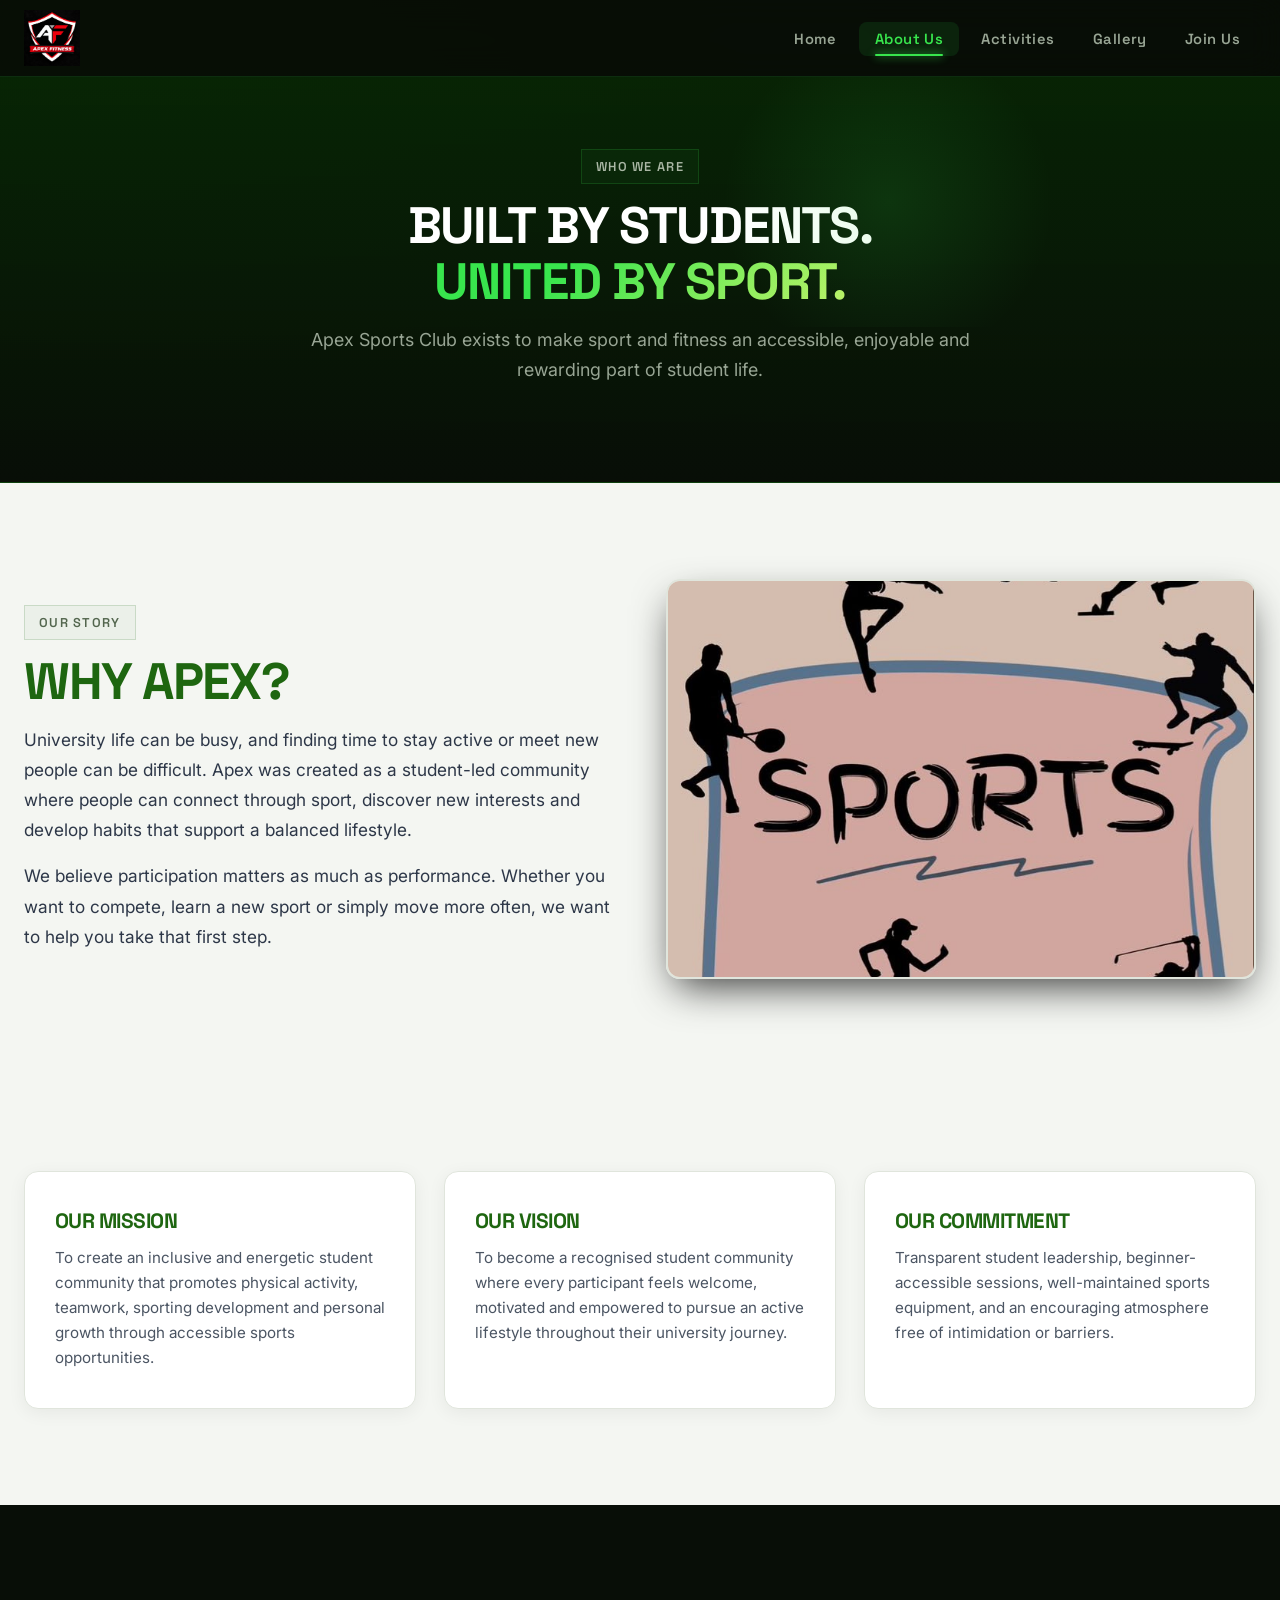
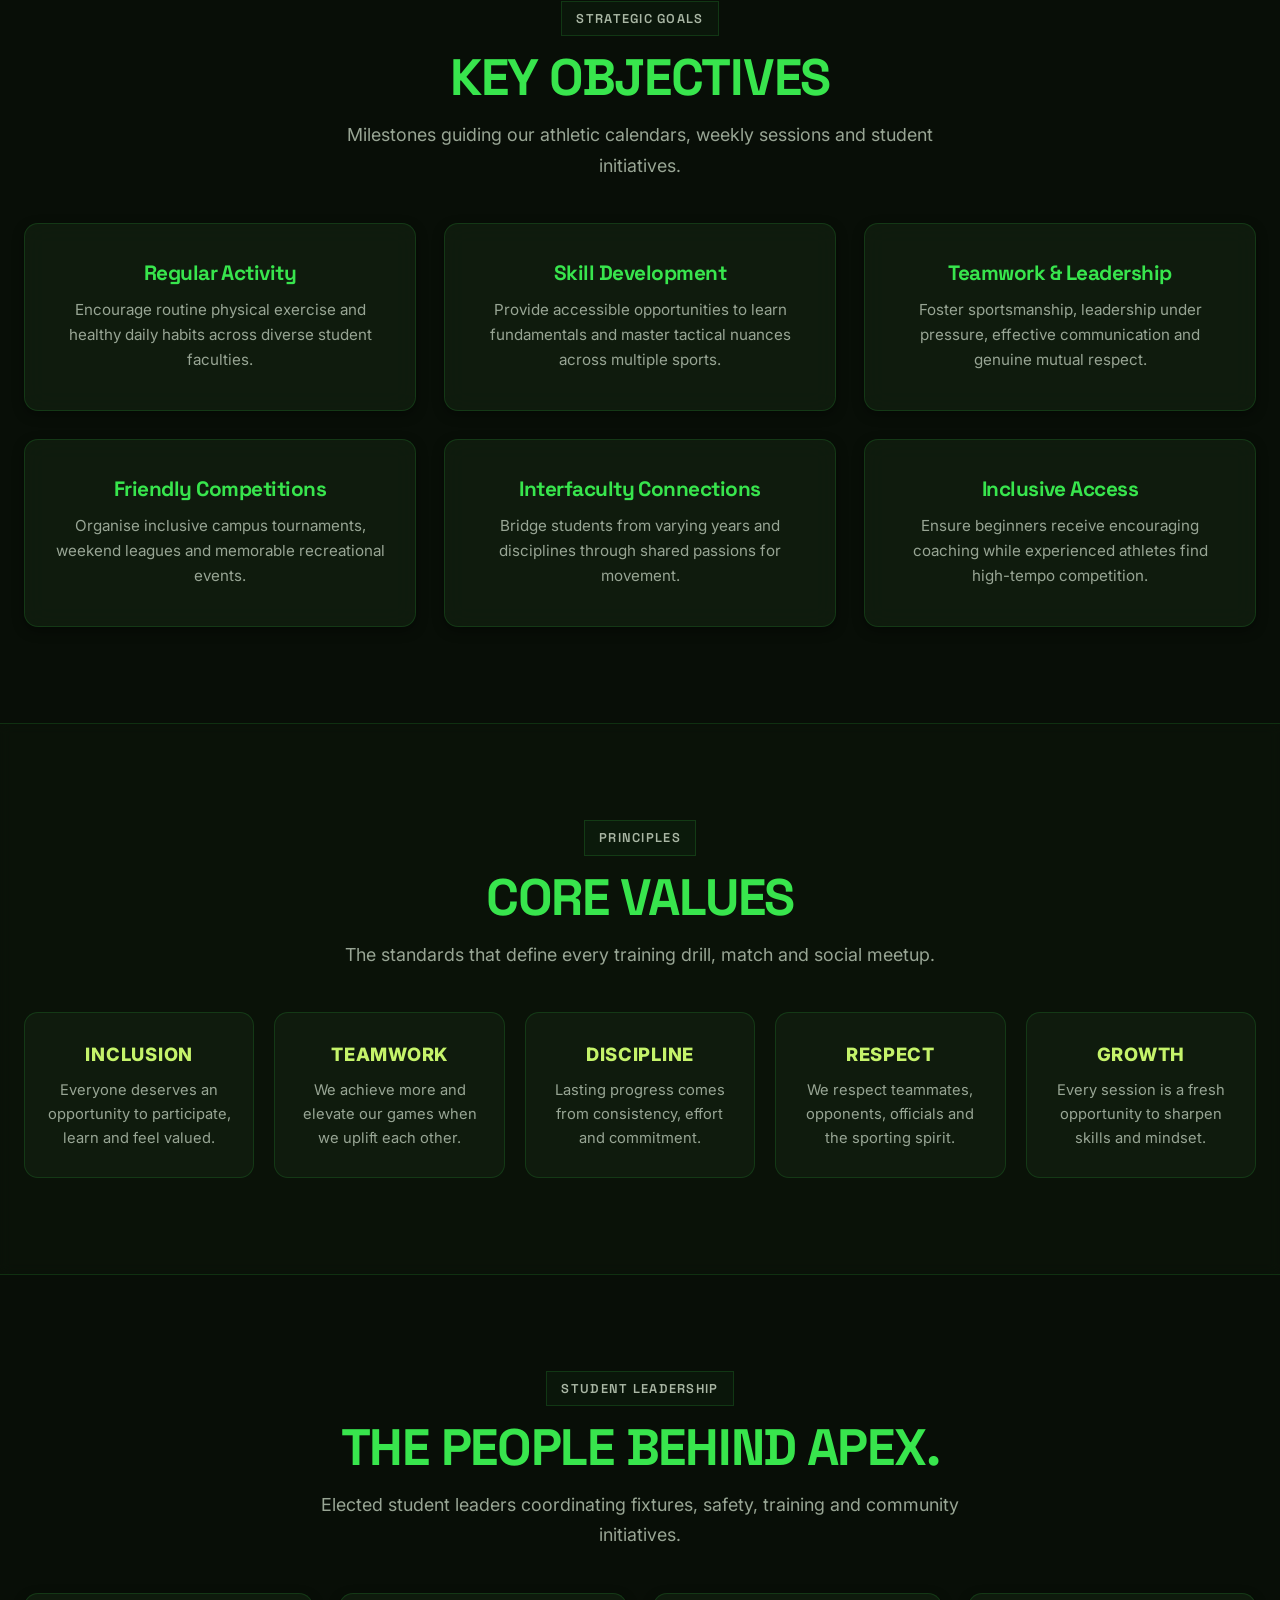
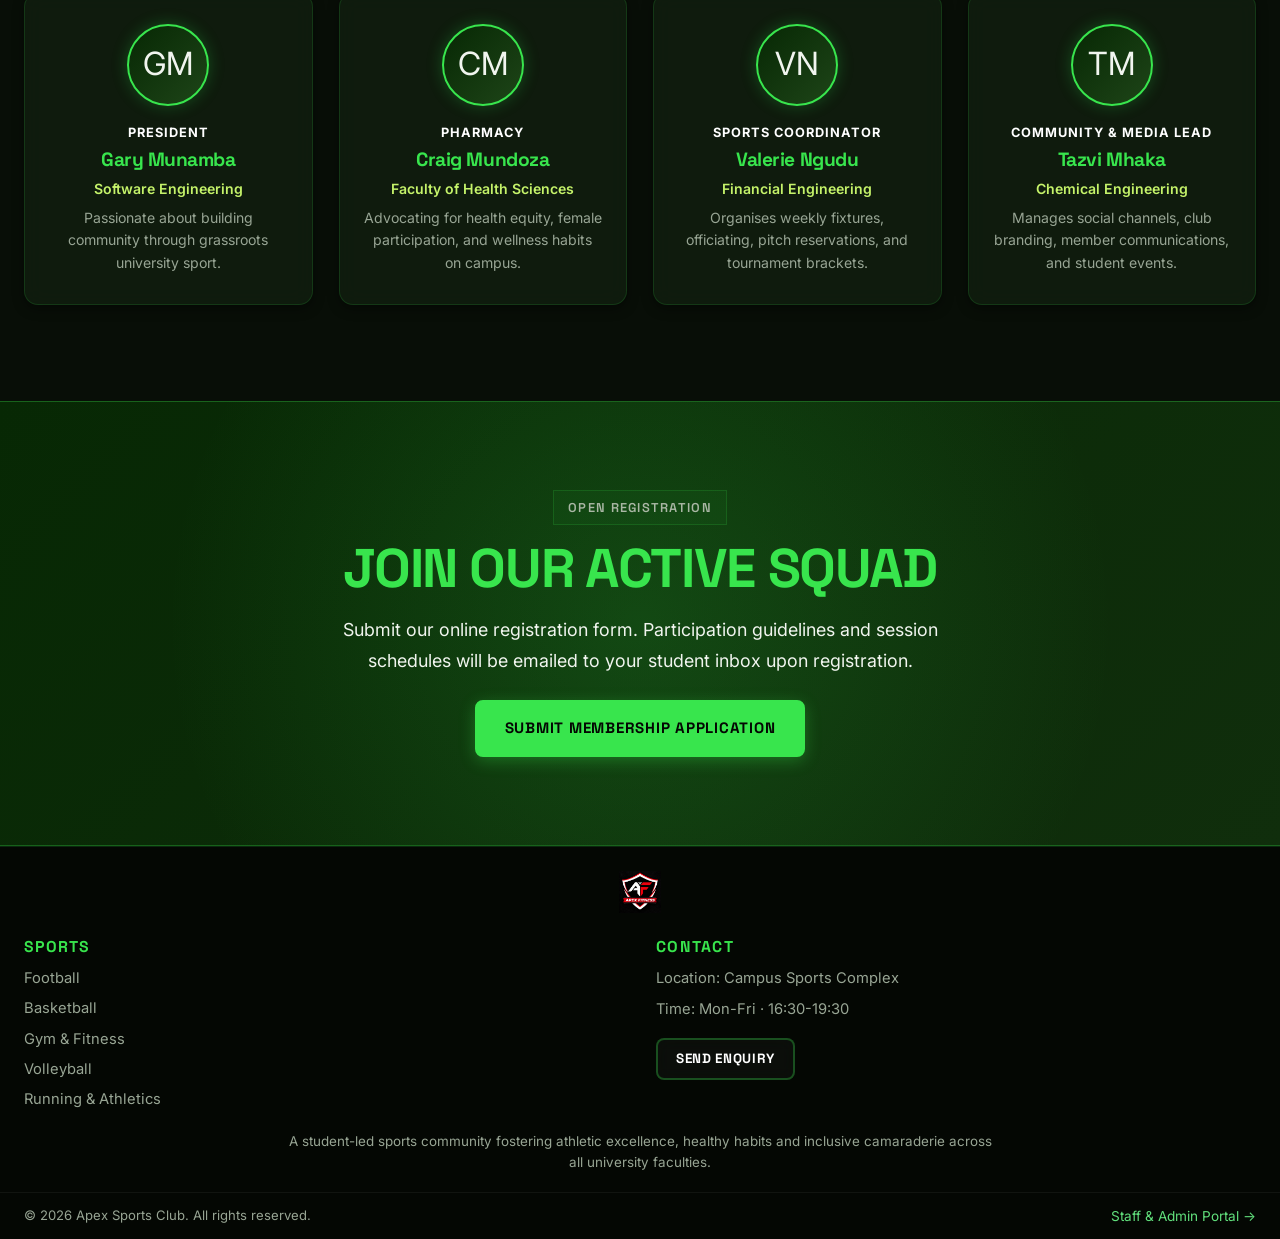
==== commit 949b5445: "Add Staff & Admin Portal navigation link to all page footers" ====
--- a/about.html
+++ b/about.html
@@ -180,6 +180,7 @@
 
     <div class="footer-bottom container">
       <span>&copy; <span id="year"></span> Apex Sports Club. All rights reserved.</span>
+      <span style="margin-left: 15px;"><a href="login.php" style="color: #61e07c; text-decoration: none; font-size: 0.85rem;">Staff &amp; Admin Portal &rarr;</a></span>
     </div>
   </footer>
 
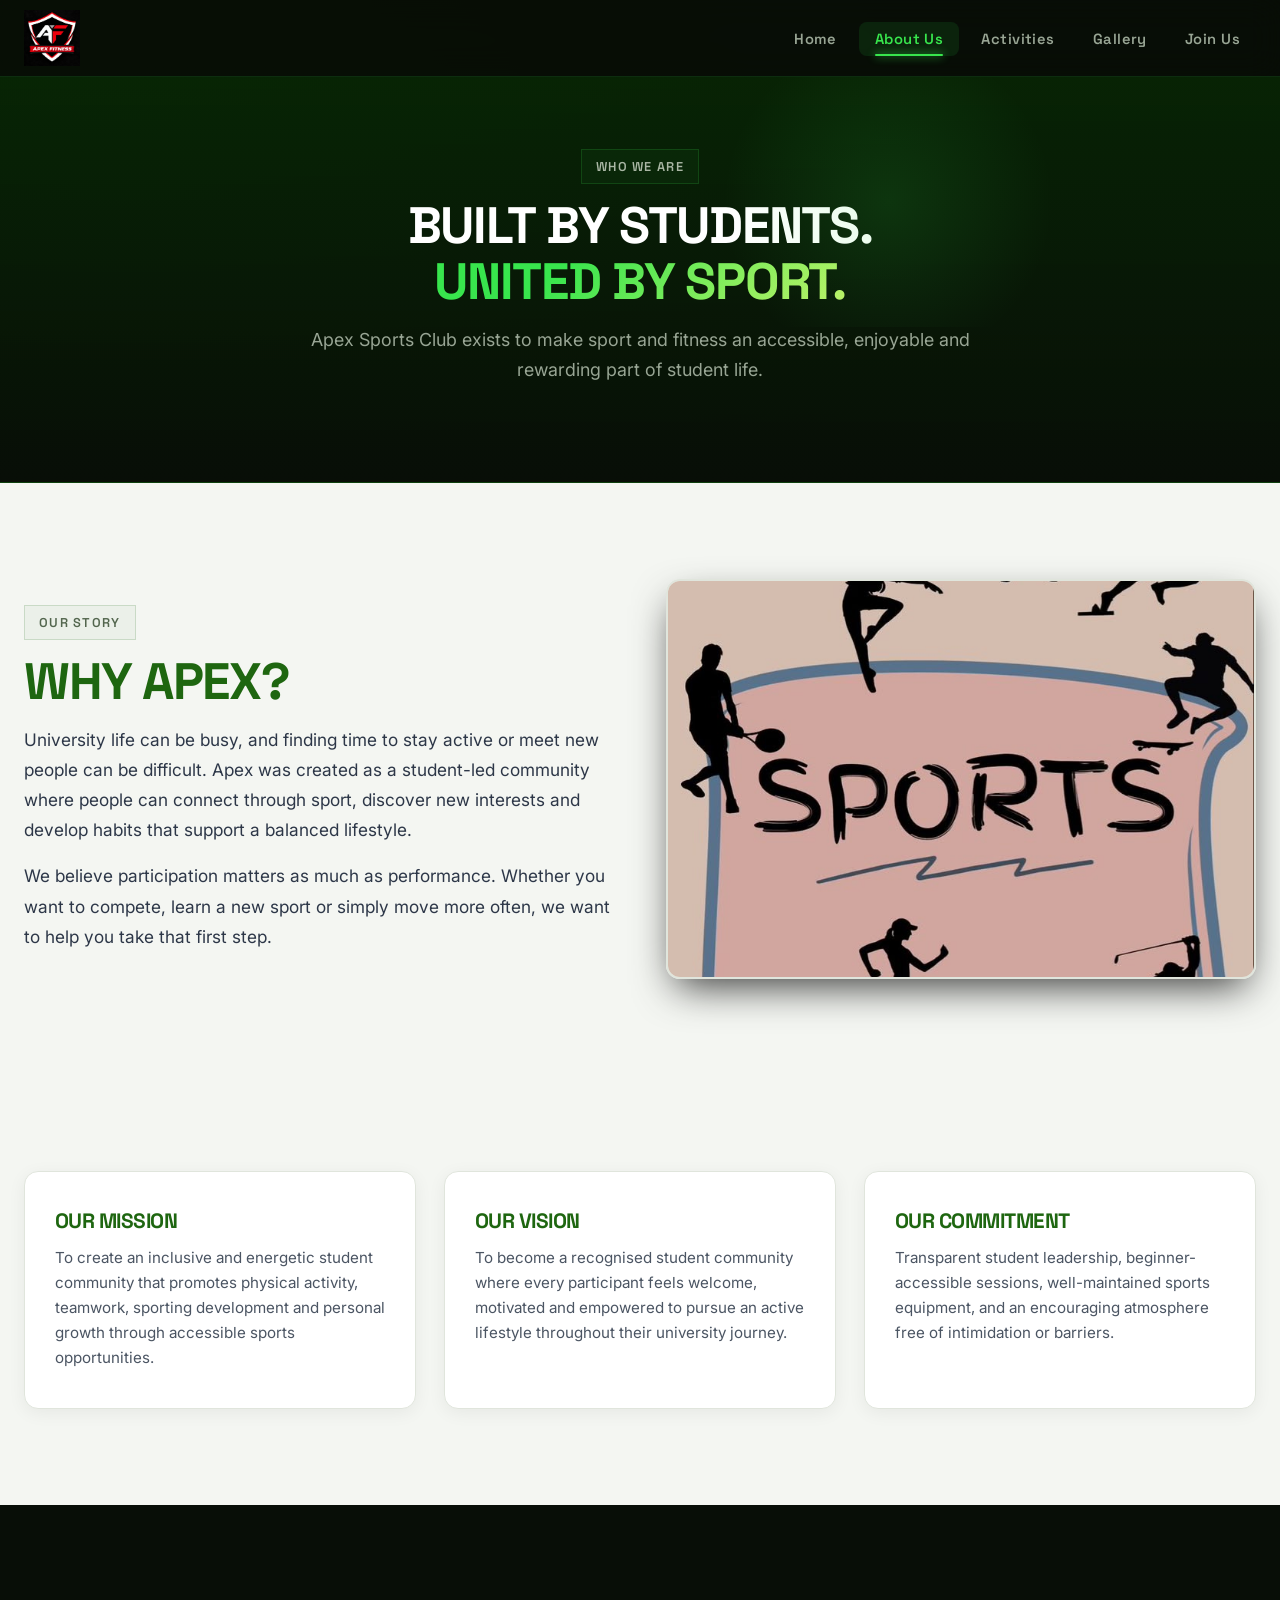
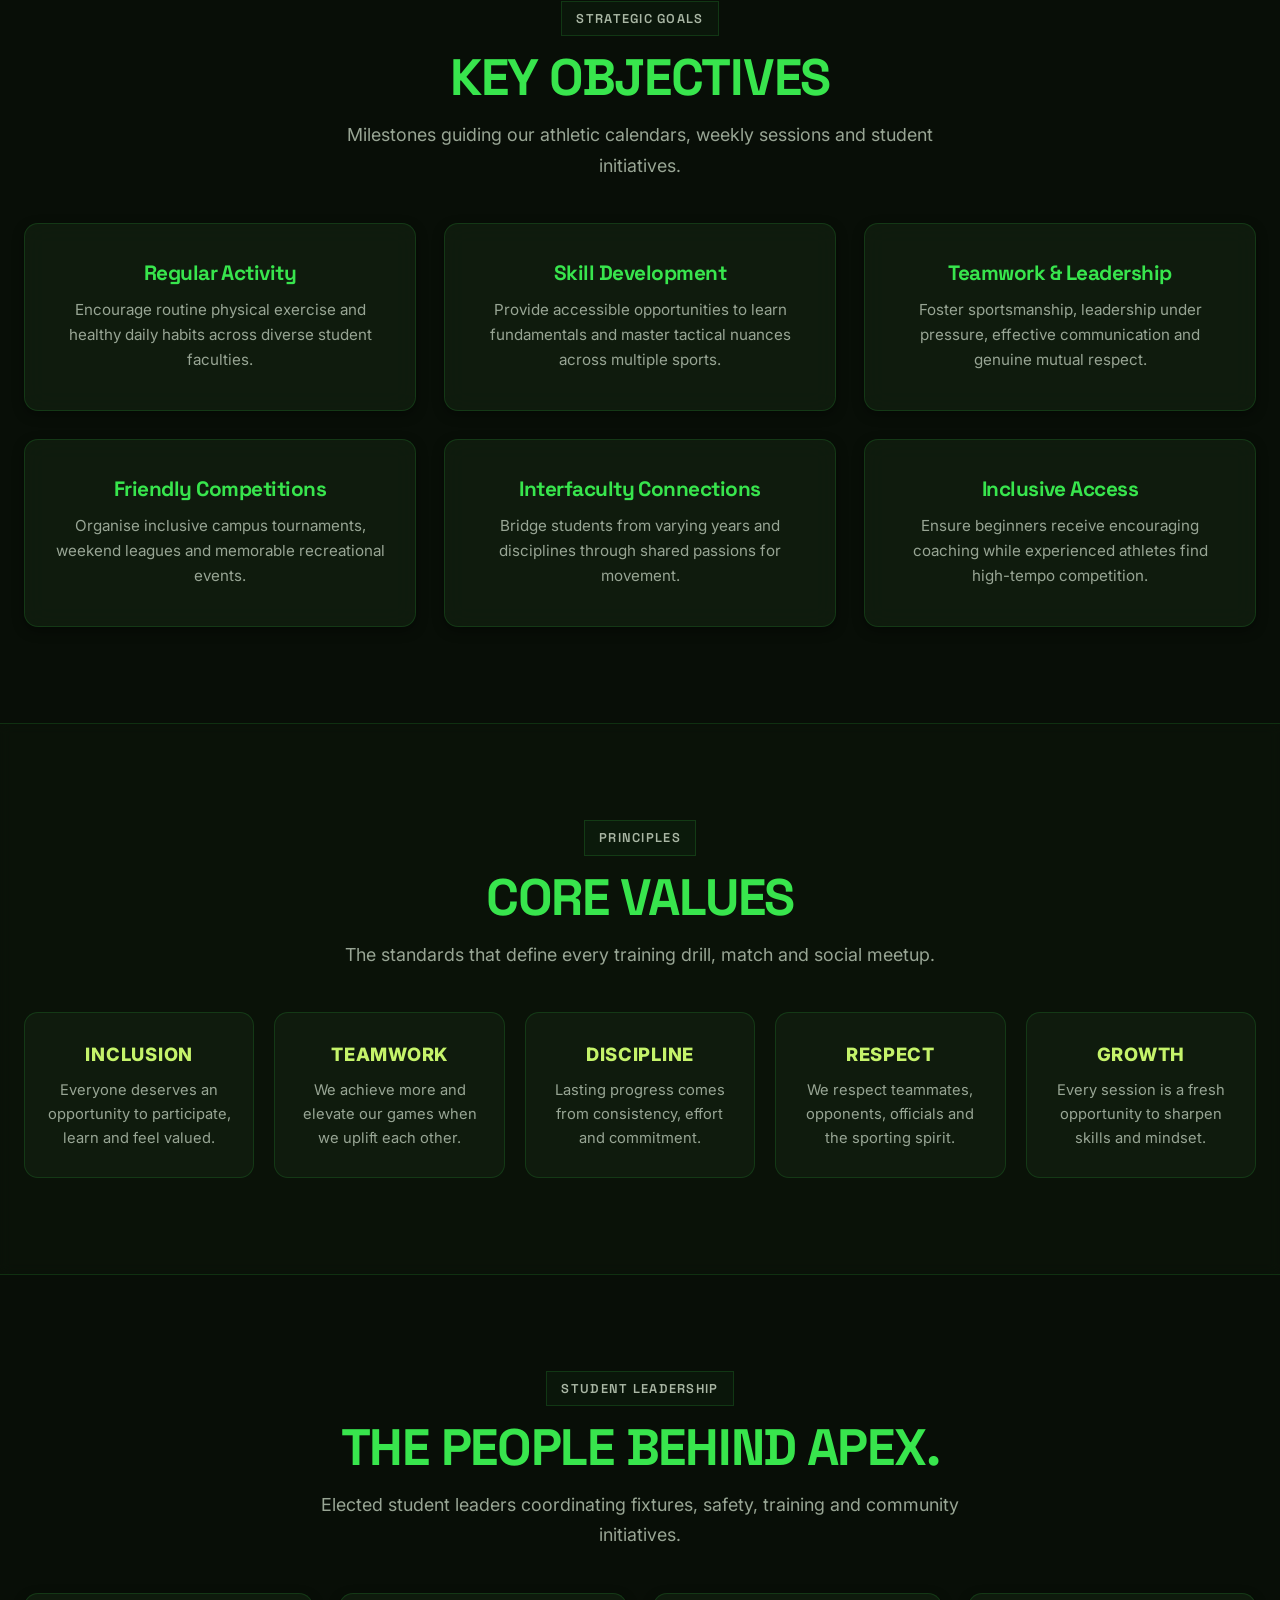
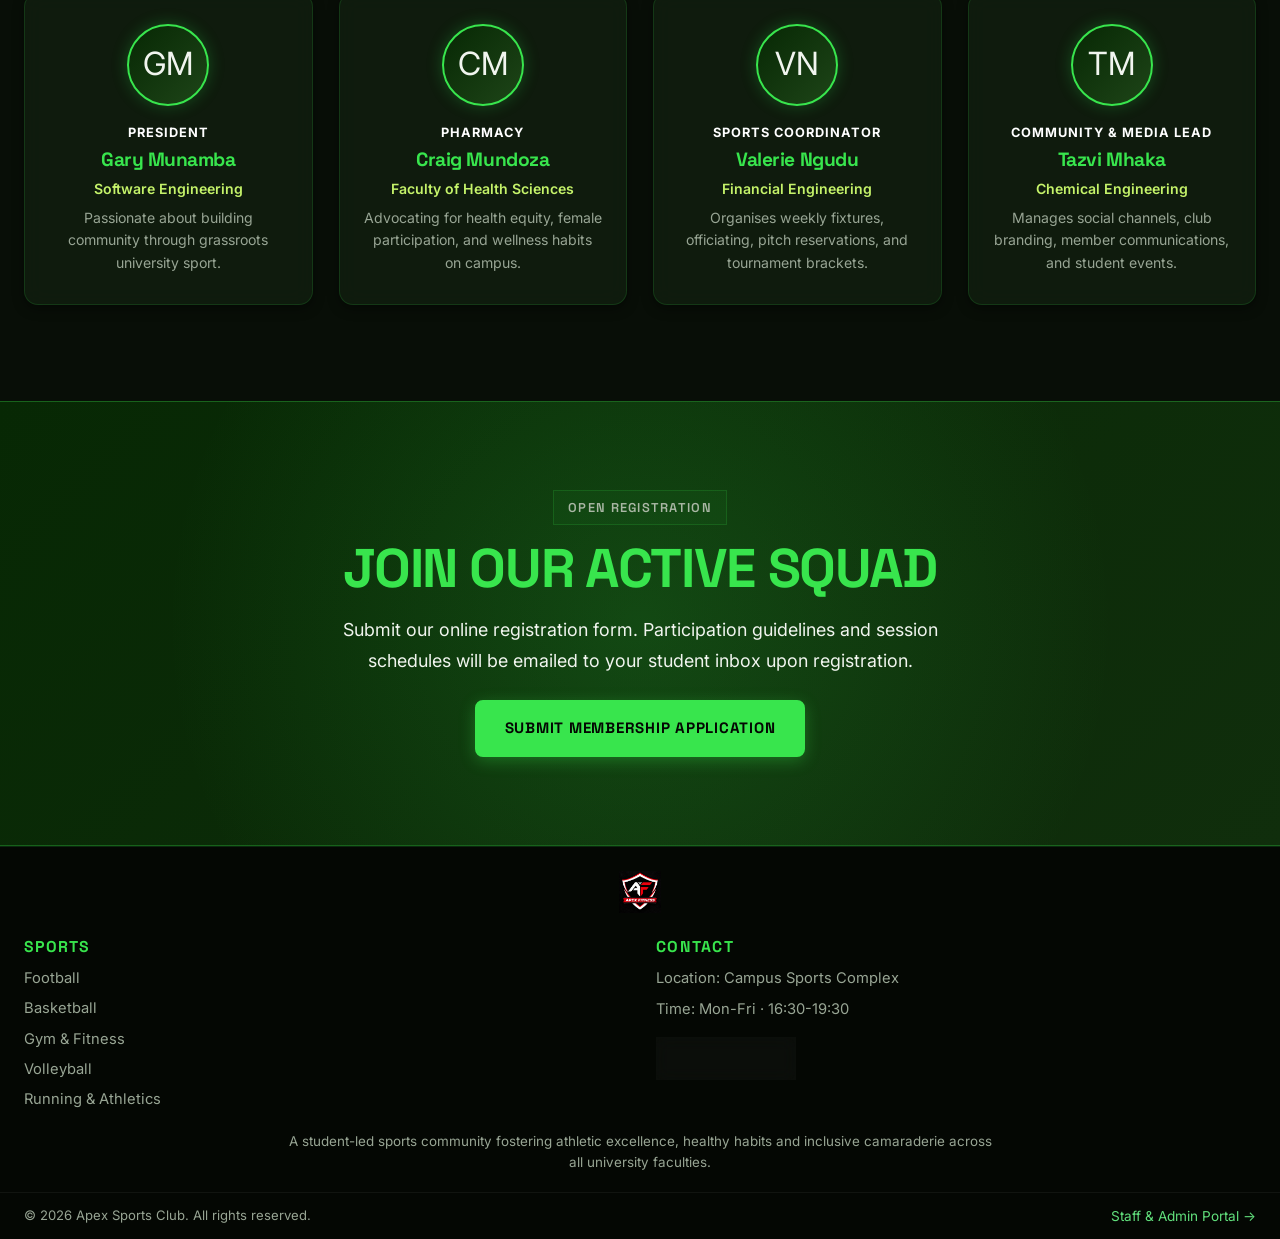
==== commit 2f5ffeba: "Add InfinityFree MySQL backend: config.php, database.sql, database-import.sql, process.php, admin.ph" ====
--- a/about.html
+++ b/about.html
@@ -180,7 +180,7 @@
 
     <div class="footer-bottom container">
       <span>&copy; <span id="year"></span> Apex Sports Club. All rights reserved.</span>
-      <span style="margin-left: 15px;"><a href="login.php" style="color: #61e07c; text-decoration: none; font-size: 0.85rem;">Staff &amp; Admin Portal &rarr;</a></span>
+      <span style="margin-left: 15px;"><a href="admin-login.php" style="color: #61e07c; text-decoration: none; font-size: 0.85rem;">Staff &amp; Admin Portal &rarr;</a></span>
     </div>
   </footer>
 
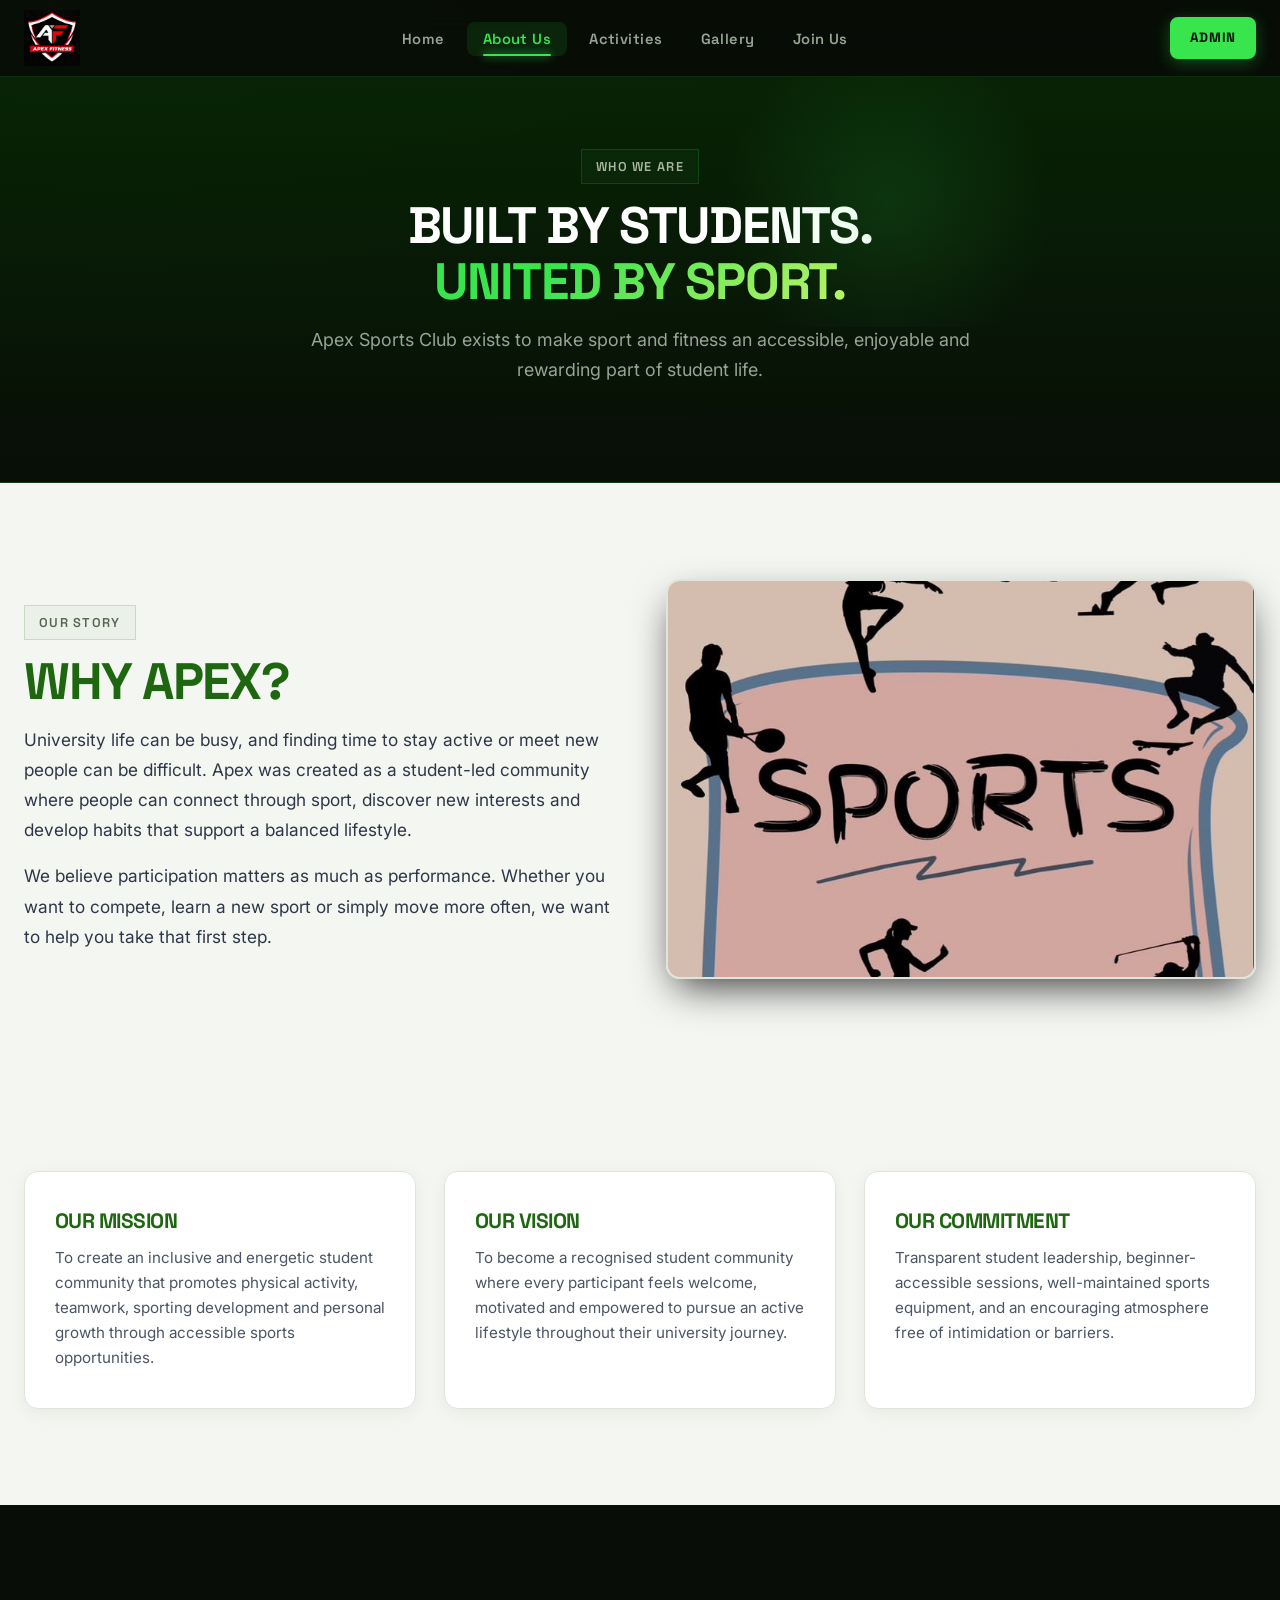
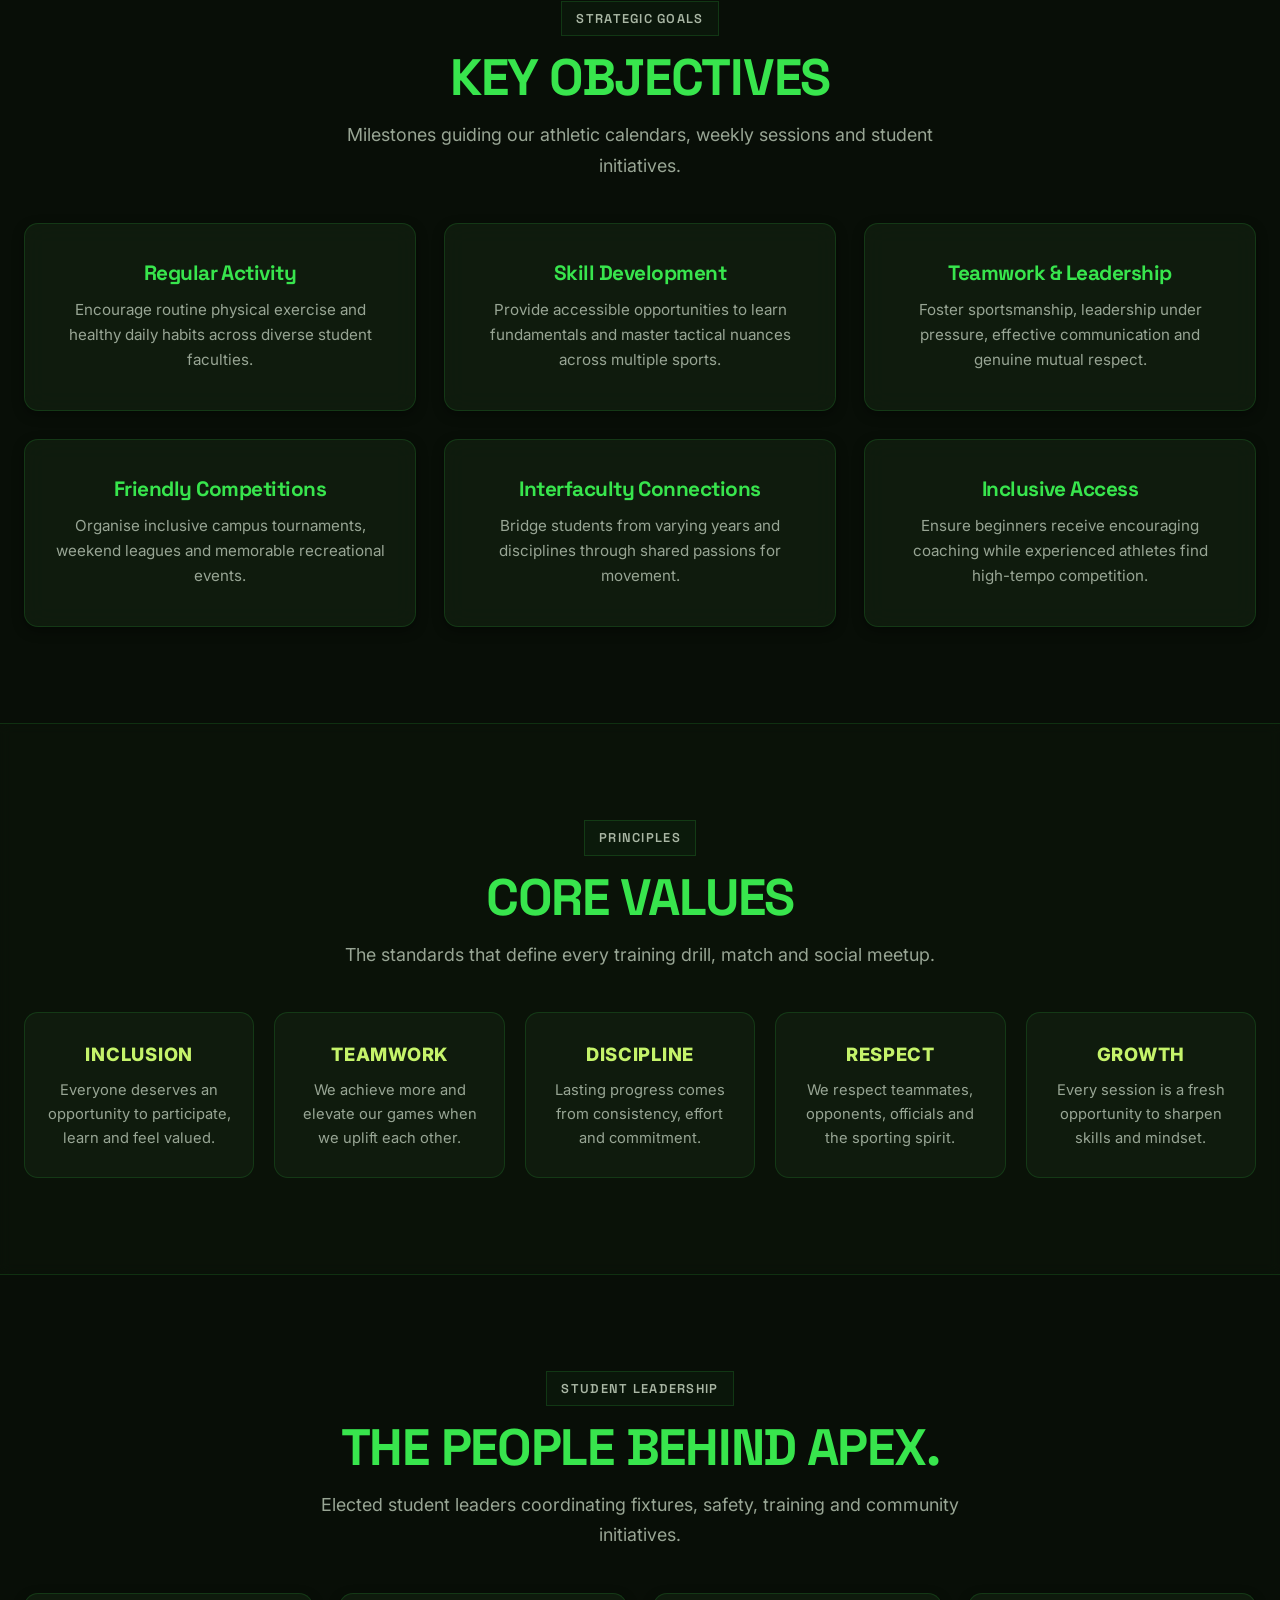
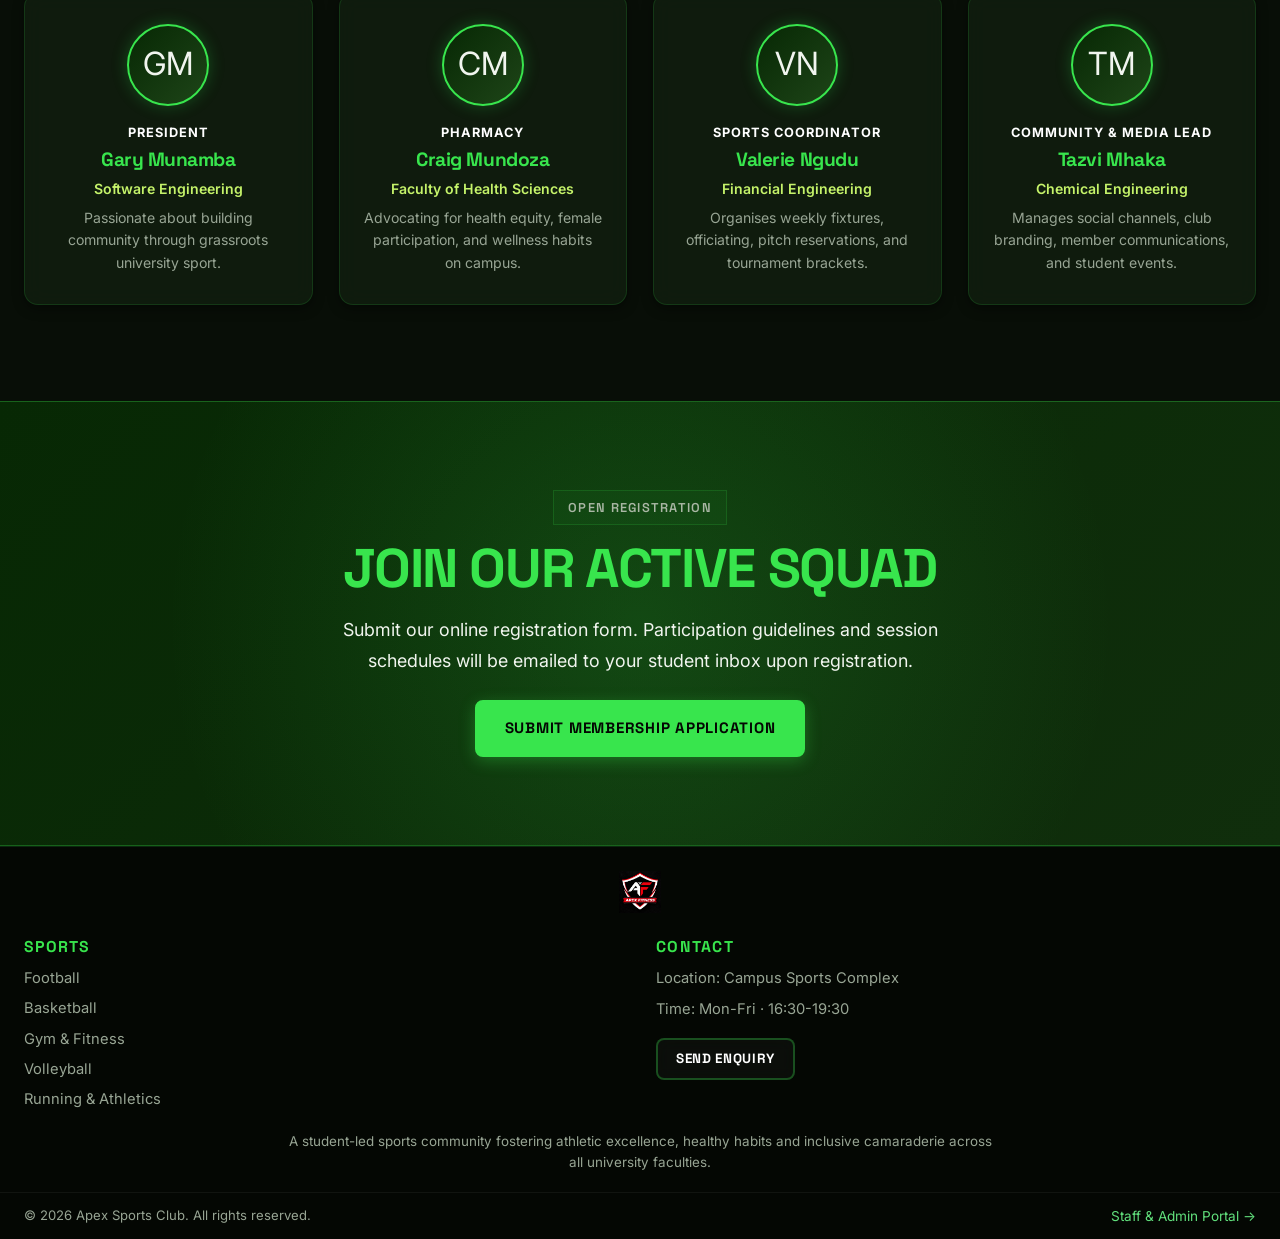
==== commit 98116010: "admin" ====
--- a/about.html
+++ b/about.html
@@ -29,8 +29,12 @@
           <li><a href="join.html" class="nav-link">Join Us</a></li>
         </ul>
       </nav>
-      
-    
+
+      <div class="header-actions">
+        <a href="admin-login.php" class="btn btn-primary btn-sm" aria-label="Admin login">Admin</a>
+      </div>
+    </div>
+
     <div class="mobile-nav" id="mobile-nav" aria-hidden="true">
       <ul>
         <li><a href="index.html">Home</a></li>
@@ -38,8 +42,8 @@
         <li><a href="activities.html">Activities &amp; Events</a></li>
         <li><a href="gallery.html">Gallery</a></li>
         <li><a href="join.html">Join Us / Contact</a></li>
+        <li><a href="admin-login.php">Admin</a></li>
       </ul>
-     
     </div>
   </header>
 
